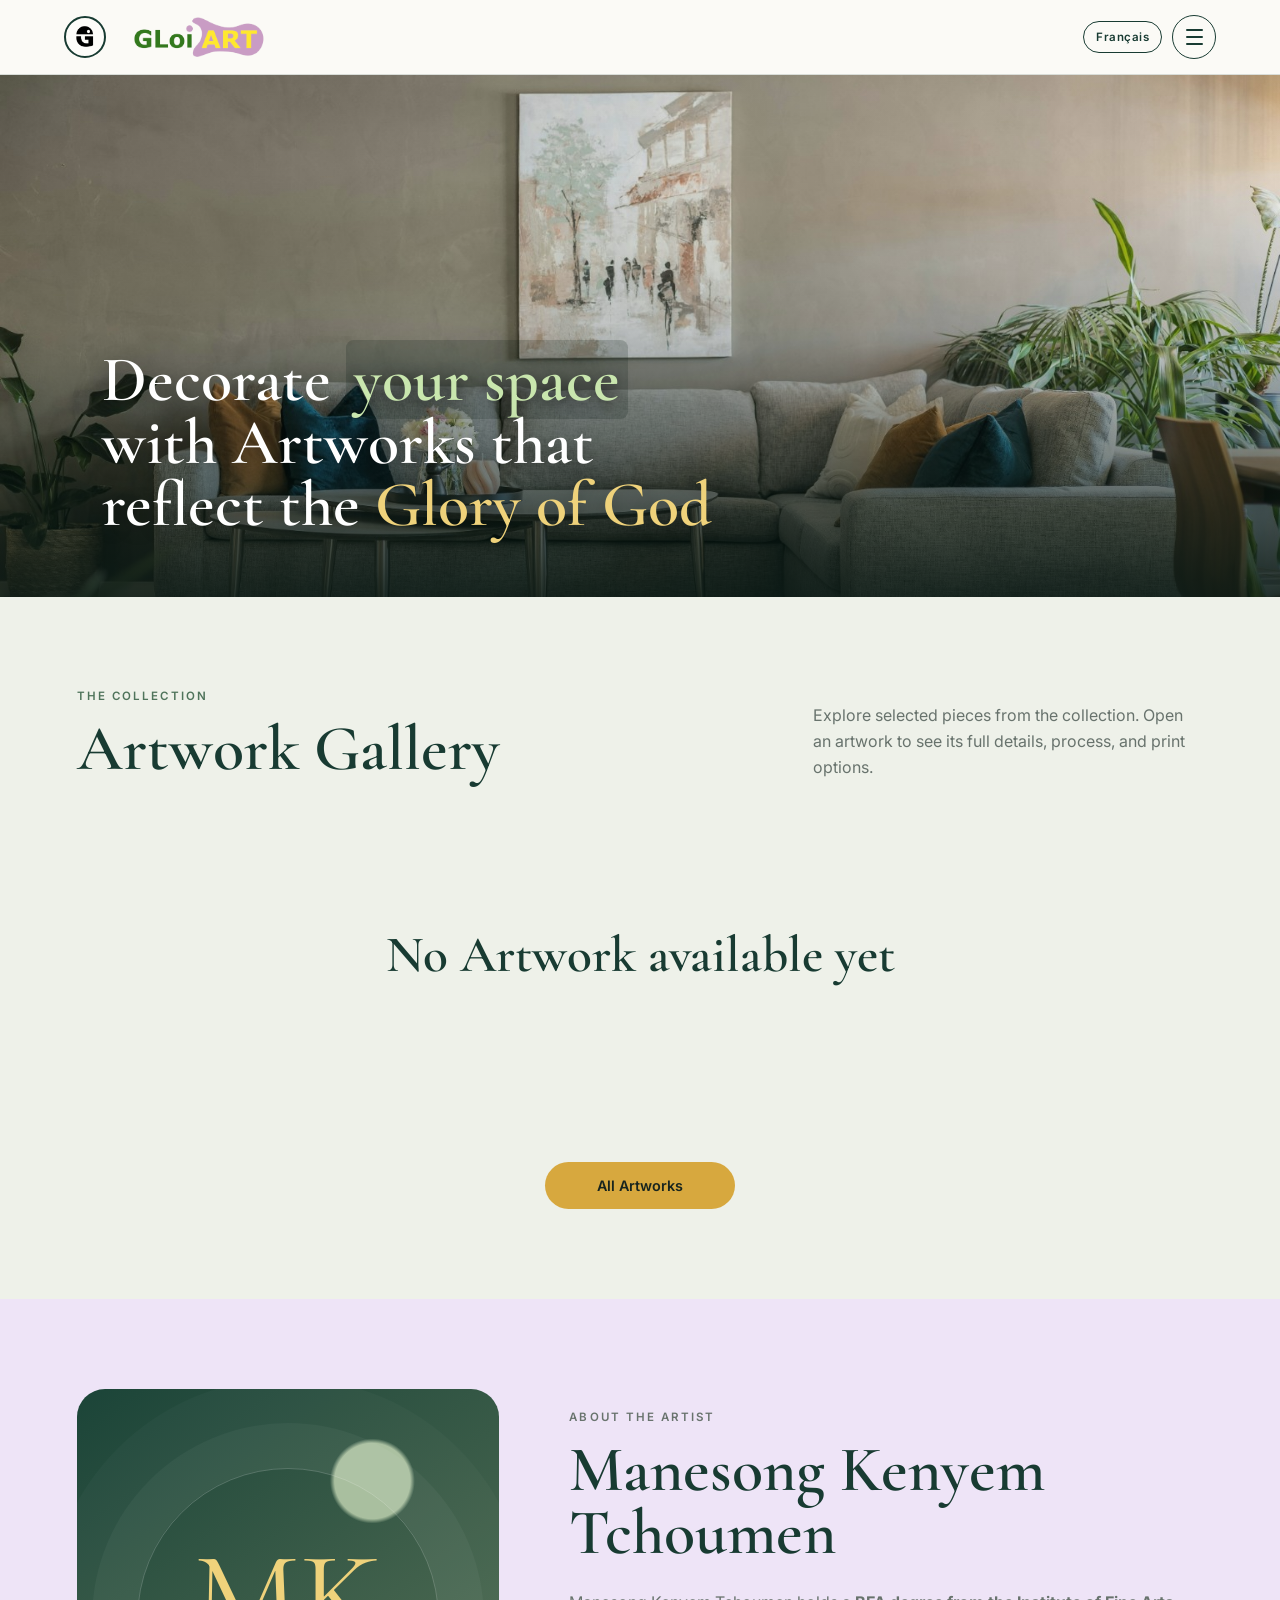
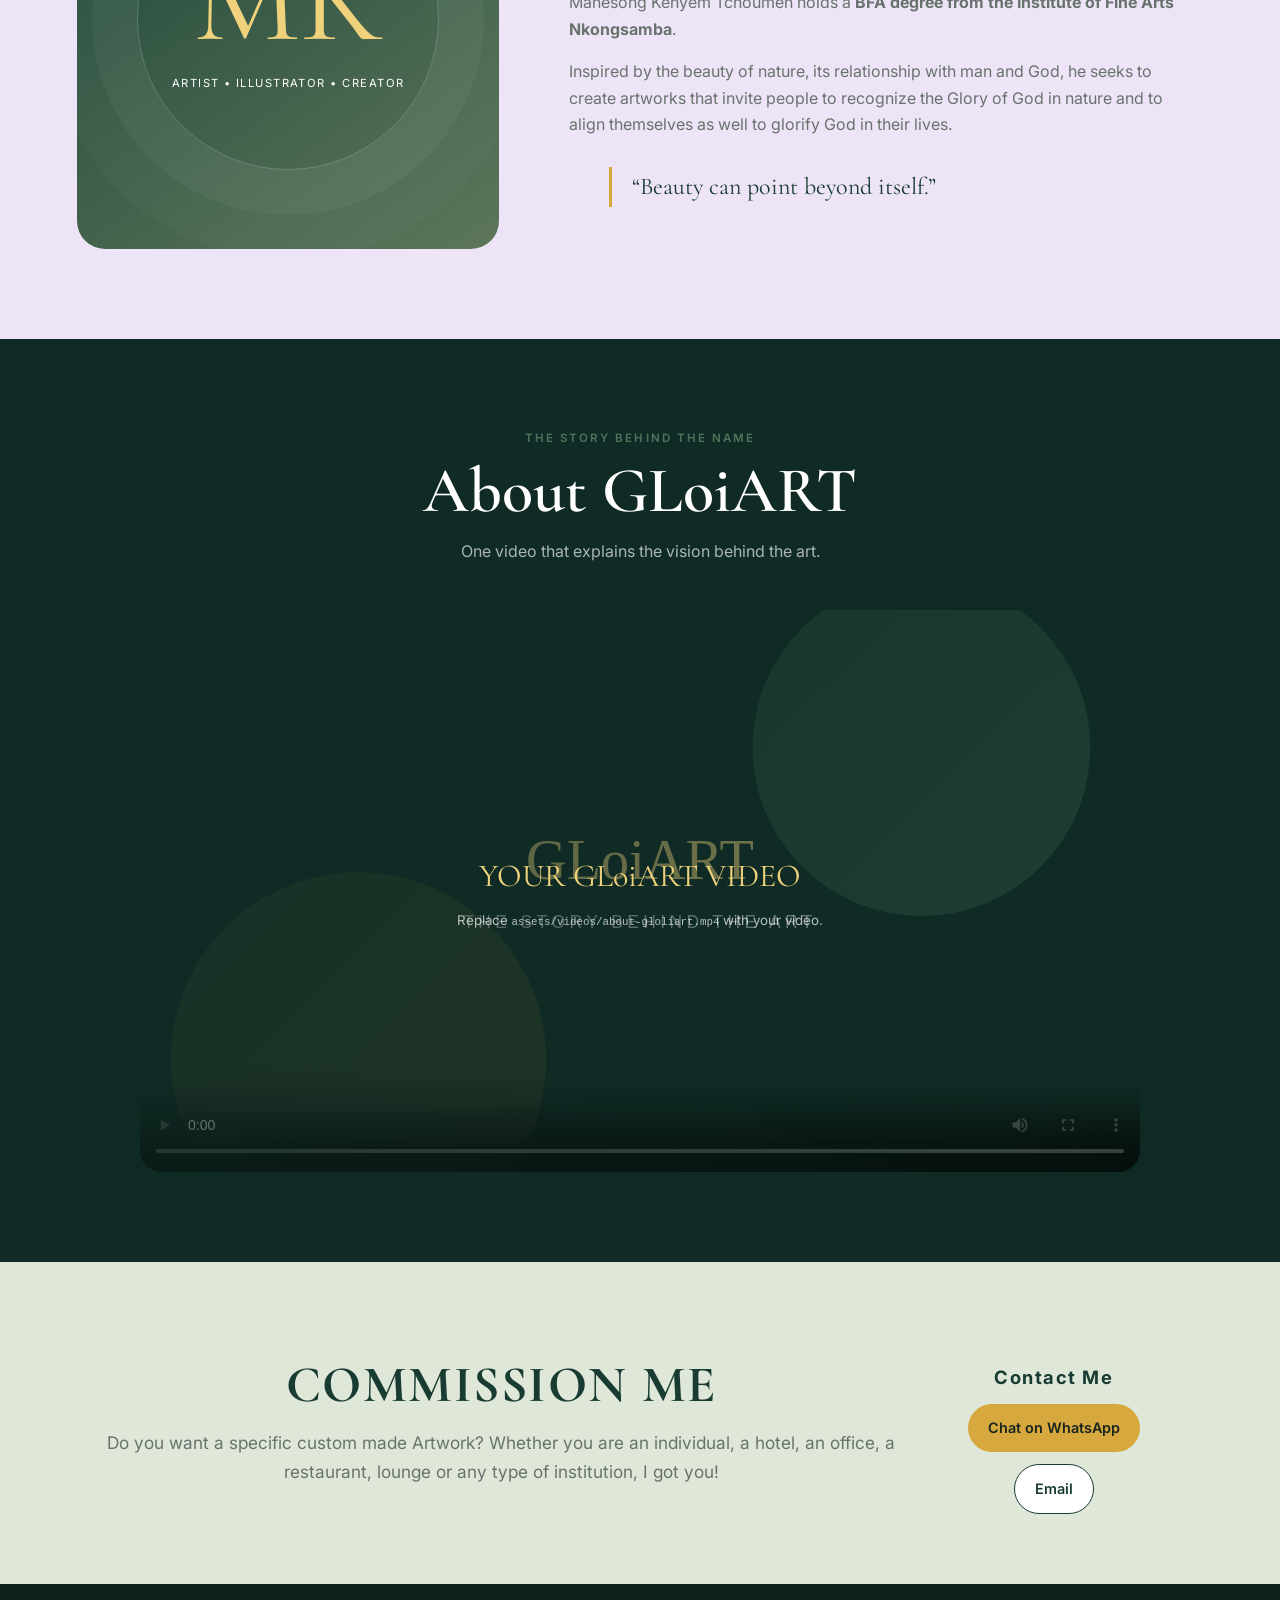
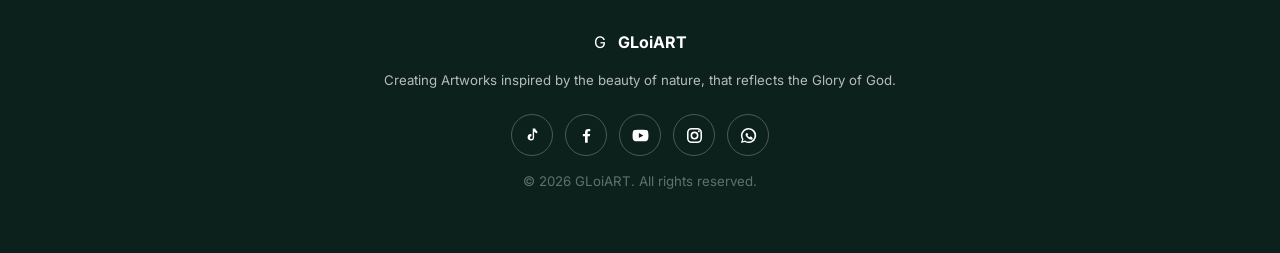
==== index.html @ a2607c18 "Add files via upload" ====
<!DOCTYPE html>
<html lang="en">
<head>
  <meta charset="UTF-8">
  <meta name="viewport" content="width=device-width, initial-scale=1.0">
  <meta name="description" content="GLoiART — creating artworks inspired by the beauty of nature, that reflects the Glory of God.">
  <title>GLoiART | Art inspired by nature & the Glory of God</title>
  <link rel="preconnect" href="https://fonts.googleapis.com">
  <link rel="preconnect" href="https://fonts.gstatic.com" crossorigin>
  <link href="https://fonts.googleapis.com/css2?family=Cormorant+Garamond:wght@500;600;700&family=Inter:wght@400;500;600&display=swap" rel="stylesheet">
  <link rel="stylesheet" href="styles.css">
</head>
<body>
  <header class="site-header">
    <a class="brand" href="index.html" data-i18n-aria="home"><span class="brand-g-circle"><img src="assets/logo-g.png" alt="GLoiART G logo"></span><img class="brand-logo brand-logo-full" src="assets/logo-full.png" alt="GLoiART"><img class="brand-logo brand-logo-g" src="assets/logo-g.png" alt="GLoiART"></a>
    <button class="language-toggle" id="languageToggle" type="button">Français</button>
    <button class="menu-toggle" id="menuToggle" data-i18n-aria="openMenu" aria-label="Open navigation menu" aria-expanded="false" aria-controls="mainNav">
      <span></span><span></span><span></span>
    </button>
    <nav id="mainNav" class="main-nav" aria-label="Main navigation">
      <a href="#gallery" data-i18n="gallery">Gallery</a>
      <a href="#about-artist" data-i18n="artist">Artist</a>
      <a href="#about-gloliart" data-i18n="aboutGLoiART">About GLoiART</a>
      <a href="#contact-me" data-i18n="contactMe">Contact Me</a>
    </nav>
  </header>

  <main id="home">
    <div class="nature-animation-layer" id="natureAnimationLayer" aria-hidden="true"></div>
    <section class="hero"><div class="hero-art" role="img" data-i18n-aria="heroImage" aria-label="Modern living room with artwork and plants"></div><div class="hero-overlay"></div><div class="hero-content"><h1 data-i18n="hero">Decorate <span>your space</span> with Artworks that reflect the <em>Glory of God</em></h1></div></section>
    <section id="gallery" class="section gallery-section">
      <div class="section-heading">
        <div>
          <p class="eyebrow" data-i18n="collection">The collection</p>
          <h2 data-i18n="artworkGallery">Artwork Gallery</h2>
        </div>
        <p class="section-note" data-i18n="galleryNote">Explore selected pieces from the collection. Open an artwork to see its full details, process, and print options.</p>
      </div>
      <div id="galleryGrid" class="gallery-grid"></div>
      <div class="see-all-wrap">
        <div id="seeAllWrap" class="see-all-wrap" hidden><a class="button button-gold see-all-button" href="all-artworks.html" data-i18n="allArtworks">See All Artworks</a></div>
      </div>
    </section>

    <section id="about-artist" class="section about-artist">
      <div class="artist-visual">
        <div class="artist-monogram">MK</div>
        <p data-i18n="artistRole">Artist • Illustrator • Creator</p>
      </div>
      <div class="about-copy">
        <p class="eyebrow" data-i18n="aboutArtist">About the Artist</p>
        <h2>Manesong Kenyem Tchoumen</h2>
        <p data-i18n="artistBio1">Manesong Kenyem Tchoumen holds a <strong>BFA degree from the Institute of Fine Arts Nkongsamba</strong>.</p>
        <p data-i18n="artistBio2">Inspired by the beauty of nature, its relationship with man and God, he seeks to create artworks that invite people to recognize the Glory of God in nature and to align themselves as well to glorify God in their lives.</p>
        <blockquote data-i18n="artistQuote">“Beauty can point beyond itself.”</blockquote>
      </div>
    </section>

    <section id="about-gloliart" class="section about-gloliart">
      <div class="section-heading centered">
        <p class="eyebrow" data-i18n="storyBehindName">The story behind the name</p>
        <h2 data-i18n="aboutTitle">About GLoiART</h2>
        <p data-i18n="aboutVideoIntro">One video that explains the vision behind the art.</p>
      </div>
      <div class="about-video">
        <video controls preload="metadata" poster="assets/about-poster.svg">
          <source src="assets/videos/about-gloliart.mp4" type="video/mp4">
          Your browser does not support HTML5 video.
        </video>
        <div class="video-placeholder">
          <span data-i18n="yourVideo">YOUR GLoiART VIDEO</span>
          <small data-i18n="replaceVideo">Replace <code>assets/videos/about-gloliart.mp4</code> with your video.</small>
        </div>
      </div>
    </section>

    <section id="contact-me" class="cta">
      <div>
        <h2 class="commission-title" data-i18n="commission">COMMISSION ME</h2>
        <p class="commission-copy" data-i18n="commissionCopy">Do you want a specific custom made Artwork? Whether you are an individual, a hotel, an office, a restaurant, lounge or any type of institution, I got you!</p>
      </div>
      <div class="contact-actions">
        <strong data-i18n="contactMe">CONTACT ME</strong>
        <div class="contact-buttons">
          <a id="ctaWhatsApp" class="button button-gold" href="#" target="_blank" rel="noopener" data-i18n="chatWhatsApp">Chat on WhatsApp</a>
          <a id="ctaEmail" class="button button-light" href="#" data-i18n="email">Email</a>
        </div>
      </div>
    </section>
  </main>

  <footer>
    <div class="footer-brand">
      <span class="brand-mark">G</span>
      <strong>GLoiART</strong>
    </div>
    <p data-i18n="footerBio">Creating Artworks inspired by the beauty of nature, that reflects the Glory of God.</p>
    <div class="social-links" aria-label="Social media links">
      <a id="socialTikTok" href="#" target="_blank" rel="noopener" aria-label="TikTok" title="TikTok"><svg viewBox="0 0 24 24" aria-hidden="true"><path d="M14 3v11.1a4.1 4.1 0 1 1-3.4-4.04V13a1.7 1.7 0 1 0 1.7 1.7V3h3.1c.3 1.55 1.3 2.72 2.6 3.38v3.04A7.1 7.1 0 0 1 14 7.02V3z"/></svg></a>
      <a id="socialFacebook" href="#" target="_blank" rel="noopener" aria-label="Facebook" title="Facebook"><svg viewBox="0 0 24 24" aria-hidden="true"><path d="M13.5 21v-8h2.7l.4-3h-3.1V8.1c0-.9.25-1.5 1.55-1.5h1.65V3.9c-.29-.04-1.29-.12-2.46-.12-2.44 0-4.11 1.49-4.11 4.23V10H7.4v3h2.73v8h3.37z"/></svg></a>
      <a id="socialYouTube" href="#" target="_blank" rel="noopener" aria-label="YouTube" title="YouTube"><svg viewBox="0 0 24 24" aria-hidden="true"><path d="M21.58 7.19a2.9 2.9 0 0 0-2.04-2.05C17.74 4.65 12 4.65 12 4.65s-5.74 0-7.54.49a2.9 2.9 0 0 0-2.04 2.05A30.3 30.3 0 0 0 1.93 12a30.3 30.3 0 0 0 .49 4.81 2.9 2.9 0 0 0 2.04 2.05c1.8.49 7.54.49 7.54.49s5.74 0 7.54-.49a2.9 2.9 0 0 0 2.04-2.05A30.3 30.3 0 0 0 22.07 12a30.3 30.3 0 0 0-.49-4.81zM9.95 15.3V8.7L15.65 12l-5.7 3.3z"/></svg></a>
      <a id="socialInstagram" href="#" target="_blank" rel="noopener" aria-label="Instagram" title="Instagram"><svg viewBox="0 0 24 24" aria-hidden="true"><rect x="3.5" y="3.5" width="17" height="17" rx="5" fill="none" stroke="currentColor" stroke-width="2"/><circle cx="12" cy="12" r="4" fill="none" stroke="currentColor" stroke-width="2"/><circle cx="17.5" cy="6.7" r="1.2"/></svg></a>
      <a id="socialWhatsApp" href="#" target="_blank" rel="noopener" aria-label="WhatsApp" title="WhatsApp"><svg viewBox="0 0 24 24" aria-hidden="true"><path d="M12 2.5a9.5 9.5 0 0 0-8.2 14.3L2.5 21.5l4.9-1.3A9.5 9.5 0 1 0 12 2.5zm0 17.2a7.6 7.6 0 0 1-3.9-1.1l-.3-.2-2.9.8.8-2.8-.2-.3A7.6 7.6 0 1 1 12 19.7zm4.2-5.7c-.2-.1-1.2-.6-1.4-.7-.2-.1-.3-.1-.5.1-.1.2-.5.7-.6.8-.1.1-.2.2-.4.1-.2-.1-.8-.3-1.5-.9-.5-.4-.9-1-1-1.1-.1-.2 0-.3.1-.4l.3-.4c.1-.1.1-.2.2-.3.1-.1 0-.3 0-.4s-.5-1.2-.7-1.6c-.2-.4-.4-.4-.5-.4h-.4c-.1 0-.4.1-.6.3-.2.2-.8.8-.8 1.9s.8 2.2.9 2.4c.1.1 1.6 2.5 3.9 3.4.5.2.9.3 1.2.4.5.1 1 .1 1.4.1.4-.1 1.2-.5 1.4-.9.2-.4.2-.8.2-.9-.1-.2-.2-.2-.4-.3z"/></svg></a>
    </div>
    <p class="copyright">© <span id="year"></span> GLoiART. All rights reserved.</p>
  </footer>

  <script src="config.js"></script>
  <script src="i18n.js"></script>
  <script src="script.js"></script>
</body>
<script>document.addEventListener("DOMContentLoaded",initLanguage);</script>
</html>
---- styles.css ----
:root {
  --forest: #183b32;
  --forest-deep: #102b25;
  --leaf: #4f745b;
  --sage: #a8b99e;
  --cream: #f4f0e5;
  --paper: #fbfaf6;
  --ink: #1e2925;
  --muted: #68736d;
  --gold: #d7a83e;
  --gold-light: #efd27b;
  --line: rgba(24,59,50,.15);
  --shadow: 0 18px 50px rgba(16,43,37,.12);
  --radius: 20px;
}

* { box-sizing: border-box; }
html { scroll-behavior: smooth; }
body {
  margin: 0;
  background: var(--paper);
  color: var(--ink);
  font-family: Inter, system-ui, sans-serif;
  line-height: 1.65;
}
img, video { display: block; max-width: 100%; }
a { color: inherit; text-decoration: none; }
button, a { -webkit-tap-highlight-color: transparent; }

.site-header {
  position: sticky; top: 0; z-index: 20;
  display: flex; align-items: center; justify-content: space-between;
  padding: 15px clamp(18px, 5vw, 70px);
  background: rgba(251,250,246,.92);
  backdrop-filter: blur(14px);
  border-bottom: 1px solid var(--line);
}
.brand { display:flex; align-items:center; min-width:0; line-height:0; gap:10px; text-decoration:none; }
.brand-g-circle { width:42px; height:42px; border:2px solid var(--forest); border-radius:50%; display:flex; align-items:center; justify-content:center; flex:0 0 42px; overflow:hidden; background:rgba(255,255,255,.35); }
.brand-g-circle img { width:72%; height:72%; object-fit:contain; display:block; }
.brand-logo { display:block; width:auto; height:auto; object-fit:contain; }
.brand-logo-full { width:clamp(130px, 13vw, 175px); max-height:44px; }
.brand-logo-g { display:none; width:38px; height:42px; object-fit:contain; }
nav.main-nav {
  position:absolute;
  top:calc(100% + 10px);
  right:clamp(18px,5vw,70px);
  display:flex;
  flex-direction:column;
  align-items:stretch;
  min-width:210px;
  gap:0;
  padding:8px;
  background:rgba(251,250,246,.98);
  border:1px solid var(--line);
  border-radius:16px;
  box-shadow:var(--shadow);
  opacity:0;
  visibility:hidden;
  transform:translateY(-8px);
  transition:opacity .2s ease, transform .2s ease, visibility .2s ease;
  font-size:.9rem;
}
nav.main-nav.open { opacity:1; visibility:visible; transform:translateY(0); }
nav.main-nav a { color:var(--forest); padding:11px 13px; border-radius:10px; }
nav.main-nav a:hover { background:#eef1e9; color:var(--gold); }

.menu-toggle {
  position:relative;
  z-index:22;
  width:44px;
  height:44px;
  border:1px solid var(--forest);
  border-radius:50%;
  background:transparent;
  display:flex;
  flex-direction:column;
  align-items:center;
  justify-content:center;
  gap:5px;
  cursor:pointer;
}
.menu-toggle span {
  display:block;
  width:17px;
  height:2px;
  background:var(--forest);
  border-radius:2px;
  transition:transform .2s ease, opacity .2s ease;
}
.menu-toggle.open span:nth-child(1){transform:translateY(7px) rotate(45deg)}
.menu-toggle.open span:nth-child(2){opacity:0}
.menu-toggle.open span:nth-child(3){transform:translateY(-7px) rotate(-45deg)}

.hero { position:relative; min-height:min(760px, 84vh); overflow:hidden; color:#fff; }
.hero-art { position:absolute; inset:0; background-image:url("assets/banner.jpg"); background-size:cover; background-position:center center; background-repeat:no-repeat; }
.hero-overlay { position:absolute; inset:0; background:linear-gradient(180deg,rgba(8,24,20,.08) 20%,rgba(8,24,20,.16) 48%,rgba(8,24,20,.88) 100%); }
.hero-content { position:absolute; z-index:2; left:0; right:0; bottom:0; max-width:1000px; padding:clamp(28px,5vw,60px) clamp(22px,8vw,120px); }
.eyebrow { text-transform:uppercase; letter-spacing:.18em; font-size:.72rem; font-weight:600; color:var(--leaf); margin:0 0 12px; }
.hero h1 { max-width:950px; margin:0; color:#fff; font-size:clamp(2.2rem,5vw,5.2rem); line-height:.98; text-wrap:balance; text-shadow:0 3px 18px rgba(0,0,0,.28); }
.hero h1 span { color:#c9e6ae; text-shadow:0 3px 16px rgba(0,0,0,.82); background:rgba(8,24,20,.18); padding:.02em .12em; border-radius:.12em; }
.hero h1 em { color:var(--gold-light); font-style:normal; }
.hero .eyebrow { color:var(--gold-light); }
h1,h2 { font-family:"Cormorant Garamond", Georgia, serif; line-height:.98; margin:0; font-weight:600; }
h1 { font-size:clamp(3rem,7vw,6.3rem); max-width:900px; }
h1 span { color:#a9d28f; }
h1 strong { color:var(--gold-light); font-weight:600; }
.hero-copy { max-width:600px; font-size:1.05rem; margin:26px 0 30px; color:rgba(255,255,255,.86); }
.button {
  display:inline-flex; align-items:center; justify-content:center;
  padding:12px 20px; border-radius:999px; font-weight:600; font-size:.9rem;
  transition:transform .2s ease, box-shadow .2s ease, background .2s ease;
}
.button:hover { transform:translateY(-2px); box-shadow:0 8px 25px rgba(0,0,0,.15); }
.button-light { background:#fff; color:var(--forest); }
.button-gold { background:var(--gold); color:#18251f; }

.room-window { position:absolute; width:24%; height:45%; right:8%; top:10%; background:linear-gradient(#9fc4ce 0 58%,#738b70 58%); border:18px solid rgba(255,255,255,.55); box-shadow:0 25px 55px rgba(0,0,0,.15); }
.wall-art { position:absolute; width:24%; aspect-ratio:4/5; right:37%; top:16%; background:#c6bba2; border:13px solid #e5dfd2; box-shadow:0 25px 55px rgba(0,0,0,.18); overflow:hidden; }
.painting-sky { position:absolute; inset:0 0 55%; background:#9bb9bd; }
.painting-hills { position:absolute; left:-10%; right:-10%; bottom:32%; height:48%; background:#536f59; clip-path:polygon(0 75%,25% 30%,45% 65%,65% 10%,100% 72%,100% 100%,0 100%); }
.painting-field { position:absolute; inset:58% 0 0; background:#c9ad61; }
.painting-sun { position:absolute; width:18%; aspect-ratio:1; border-radius:50%; background:#f2d37b; top:17%; right:15%; }
.sofa { position:absolute; left:31%; right:7%; bottom:8%; height:29%; background:#87735d; border-radius:30px 30px 15px 15px; box-shadow:0 28px 45px rgba(0,0,0,.2); }
.sofa:before { content:""; position:absolute; left:0; right:0; top:-30%; height:45%; background:#9b876e; border-radius:25px 25px 8px 8px; }
.sofa span { position:absolute; width:23%; height:45%; background:#c3b398; border-radius:10px; top:10%; }
.sofa span:first-child { left:7%; transform:rotate(-5deg); }
.sofa span:last-child { right:7%; transform:rotate(5deg); }
.plant { position:absolute; bottom:18%; width:11%; height:35%; }
.plant-left { left:10%; }
.plant-right { right:2%; bottom:20%; }
.plant:before { content:""; position:absolute; bottom:0; left:35%; width:30%; height:35%; background:#9a6e4e; border-radius:5px 5px 20px 20px; }
.plant i { position:absolute; bottom:28%; left:50%; width:35%; height:55%; background:#315a43; border-radius:100% 0 100% 0; transform-origin:bottom left; }
.plant i:nth-child(1){transform:rotate(-55deg)}
.plant i:nth-child(2){transform:rotate(-28deg) translateX(10px)}
.plant i:nth-child(3){transform:rotate(12deg)}
.plant i:nth-child(4){transform:rotate(38deg)}
.plant i:nth-child(5){transform:rotate(65deg)}

.intro { padding:100px 22px 75px; text-align:center; max-width:900px; margin:auto; }
.intro h2 { font-size:clamp(2.5rem,5vw,4.3rem); color:var(--forest); }
.intro > p:last-child { color:var(--muted); max-width:650px; margin:22px auto 0; }

.section { padding:90px clamp(20px,6vw,90px); }
.gallery-section { background:#eef1e9; }
.section-heading { display:flex; justify-content:space-between; gap:40px; align-items:end; margin-bottom:45px; }
.section-heading h2 { color:var(--forest); font-size:clamp(2.6rem,5vw,4.7rem); }
.section-note { max-width:390px; color:var(--muted); margin:0; }

.gallery-grid { display:grid; grid-template-columns:repeat(2,minmax(0,1fr)); gap:28px; }
.art-card { background:var(--paper); border:1px solid var(--line); border-radius:var(--radius); overflow:hidden; box-shadow:0 8px 30px rgba(24,59,50,.06); }
.art-image-wrap { background:#e4e7df; }
.art-image { width:100%; height:auto; object-fit:contain; }
.art-info { padding:20px 22px 22px; }
.art-title { font-family:"Cormorant Garamond",serif; font-size:1.9rem; color:var(--forest); margin:0 0 16px; }
.card-actions { display:flex; gap:10px; flex-wrap:wrap; align-items:stretch; }
.card-actions a, .card-actions button { flex:1; min-width:125px; }
.small-button { min-height:42px; display:inline-flex; align-items:center; justify-content:center; text-align:center; padding:10px 13px; border-radius:999px; border:1px solid var(--forest); background:transparent; color:var(--forest); cursor:pointer; font:600 .82rem Inter,sans-serif; line-height:1.2; }
.small-button.primary { background:var(--forest); color:#fff; }
.small-button.whatsapp { border-color:#648b68; color:#315c3b; }

.details {
  border-top:1px solid var(--line); margin-top:18px; padding-top:18px;
}
.details summary { cursor:pointer; list-style:none; color:var(--forest); font-weight:600; font-size:.85rem; }
.details summary::-webkit-details-marker { display:none; }
.details summary:after { content:"＋"; float:right; font-size:1.1rem; }
.details[open] summary:after { content:"−"; }
.details-content { padding-top:18px; display:grid; gap:22px; }
.detail-copy h3 { font-family:"Cormorant Garamond",serif; font-size:1.55rem; margin:0 0 5px; color:var(--forest); }
.detail-copy p { margin:0 0 10px; color:var(--muted); font-size:.88rem; }
.process-video { width:100%; border-radius:13px; background:#122c25; aspect-ratio:16/9; }
.video-label { font-size:.72rem; text-transform:uppercase; letter-spacing:.12em; color:var(--leaf); }
.print-box { background:#f1eadb; border-radius:13px; padding:16px; }
.print-box strong { color:var(--forest); }
.print-box p { margin:4px 0 0; font-size:.83rem; color:var(--muted); }

.about-artist { display:grid; grid-template-columns:.8fr 1.2fr; gap:70px; align-items:center; background:var(--paper); }
.artist-visual { min-height:460px; border-radius:28px; background:radial-gradient(circle at 70% 20%,#a9bf9f 0 8%,transparent 9%), linear-gradient(145deg,#1b4438,#5d765a); display:flex; flex-direction:column; justify-content:center; align-items:center; color:#fff; overflow:hidden; position:relative; }
.artist-visual:before { content:""; position:absolute; width:300px; height:300px; border:1px solid rgba(255,255,255,.2); border-radius:50%; box-shadow:0 0 0 45px rgba(255,255,255,.04),0 0 0 90px rgba(255,255,255,.025); }
.artist-monogram { font-family:"Cormorant Garamond",serif; font-size:8rem; line-height:1; z-index:1; color:var(--gold-light); }
.artist-visual p { z-index:1; letter-spacing:.13em; text-transform:uppercase; font-size:.7rem; }
.about-copy h2 { font-size:clamp(2.7rem,5vw,4.5rem); color:var(--forest); margin-bottom:25px; }
.about-copy p { color:var(--muted); max-width:700px; }
.about-copy blockquote { border-left:3px solid var(--gold); padding-left:20px; font-family:"Cormorant Garamond",serif; font-size:1.5rem; color:var(--forest); margin-top:30px; }

.about-gloliart { background:var(--forest-deep); color:#fff; }
.about-gloliart .section-heading h2 { color:#fff; }
.about-gloliart .section-heading p:last-child { color:rgba(255,255,255,.65); }
.centered { display:block; text-align:center; }
.centered > p:last-child { margin:15px auto 0; }
.about-video { position:relative; max-width:1000px; margin:40px auto 0; border-radius:22px; overflow:hidden; background:#091914; box-shadow:var(--shadow); }
.about-video video { width:100%; aspect-ratio:16/9; object-fit:cover; }
.video-placeholder { position:absolute; inset:0; display:flex; flex-direction:column; justify-content:center; align-items:center; text-align:center; pointer-events:none; background:linear-gradient(135deg,rgba(16,43,37,.85),rgba(16,43,37,.35)); }
.video-placeholder span { font-family:"Cormorant Garamond",serif; font-size:2rem; color:var(--gold-light); }
.video-placeholder small { color:rgba(255,255,255,.7); margin-top:7px; }

.cta { margin:0; padding:70px clamp(20px,8vw,120px); background:#dfe7d9; display:flex; align-items:center; justify-content:space-between; gap:30px; }
.cta h2 { color:var(--forest); font-size:clamp(2.3rem,4vw,4rem); max-width:800px; }
footer { background:#0c211c; color:rgba(255,255,255,.7); padding:45px clamp(20px,6vw,90px); text-align:center; }
.footer-brand { display:flex; justify-content:center; align-items:center; gap:12px; color:#fff; }
.footer-g-circle { width:50px; height:50px; flex-basis:50px; border-color:rgba(255,255,255,.8); background:rgba(255,255,255,.06); }
.footer-logo-full { display:block; width:clamp(130px, 18vw, 185px); max-height:50px; object-fit:contain; }
footer p { max-width:600px; margin:15px auto; font-size:.83rem; }
.copyright { opacity:.5; }


@keyframes seeAllVibrate {
  0%, 72%, 100% { transform: translateX(0); }
  74% { transform: translateX(-2px) rotate(-0.6deg); }
  76% { transform: translateX(2px) rotate(0.6deg); }
  78% { transform: translateX(-2px) rotate(-0.6deg); }
  80% { transform: translateX(2px) rotate(0.6deg); }
  82% { transform: translateX(0) rotate(0); }
}
.see-all-wrap { display:flex; justify-content:center; margin-top:38px; }
.see-all-button { min-width:190px; animation: seeAllVibrate 4.5s ease-in-out infinite; }
.see-all-button:hover { animation:none; }
@media (prefers-reduced-motion: reduce) {
  .see-all-button { animation:none; }
}

.all-artworks-header {
  padding:75px clamp(20px,6vw,90px) 55px;
  background:var(--paper);
  text-align:center;
}
.all-artworks-header .back-link { margin-bottom:28px; }
.all-artworks-header h1 {
  color:var(--forest);
  font-size:clamp(3rem,7vw,6rem);
  margin-bottom:15px;
}
.all-artworks-header > p:last-child {
  color:var(--muted);
  max-width:650px;
  margin:0 auto;
}
.all-artworks-section { min-height:60vh; }

@media (max-width: 720px) {
  .site-header { padding:12px 15px; }
  .menu-toggle { width:40px; height:40px; }
  .hero { min-height:720px; }
  .hero-content { padding:35px 22px 45px; }
  .hero-overlay { background:linear-gradient(180deg,rgba(8,24,20,.10),rgba(8,24,20,.22) 45%,rgba(8,24,20,.92) 100%); }
  .room-window { width:42%; right:4%; top:10%; }
  .wall-art { width:36%; right:42%; top:14%; }
  .sofa { left:17%; right:2%; bottom:7%; }
  .plant-left { left:0; }
  .plant-right { display:none; }
  .section { padding:65px 16px; }
  .gallery-grid { gap:12px; }
  .art-card { border-radius:13px; }
  .art-info { padding:13px; }
  .art-title { font-size:1.35rem; margin-bottom:12px; }
  .card-actions { gap:6px; }
  .card-actions a, .card-actions button { min-width:0; padding:8px 5px; font-size:.68rem; min-height:38px; }
  .details { margin-top:11px; padding-top:11px; }
  .details summary { font-size:.72rem; }
  .section-heading { display:block; margin-bottom:30px; }
  .section-note { margin-top:15px; font-size:.85rem; }
  .about-artist { grid-template-columns:1fr; gap:35px; }
  .artist-visual { min-height:330px; }
  .cta { display:block; }
  .cta .button { margin-top:20px; }
}

.hero{min-height:min(540px,58vh)}
.art-detail-hero{padding:42px clamp(20px,6vw,90px) 85px;background:#eef1e9}.back-link{display:inline-block;color:var(--forest);font-size:.85rem;font-weight:600;margin-bottom:35px}.detail-main-grid{display:grid;grid-template-columns:minmax(0,1.1fr) minmax(340px,.9fr);gap:70px;align-items:center;max-width:1250px;margin:auto}.detail-main-image{background:#e1e5dc;border-radius:20px;overflow:hidden}.detail-main-image img{width:100%;height:auto}.detail-intro h1{color:var(--forest);font-size:clamp(3rem,6vw,5.8rem);margin-bottom:18px}.detail-lead{color:var(--muted);font-size:1.05rem}.availability-large{display:inline-flex;align-items:center;gap:8px;margin:20px 0;color:var(--forest);font-weight:600}.availability-large:before{content:"";width:9px;height:9px;border-radius:50%;background:#6e9a65}.availability-large.sold:before{background:#a07c74}.spec-grid{display:grid;grid-template-columns:1fr 1fr;gap:1px;margin:10px 0 25px;background:var(--line);border:1px solid var(--line)}.spec{background:var(--paper);padding:15px}.spec span{display:block;text-transform:uppercase;letter-spacing:.12em;font-size:.64rem;color:var(--leaf);margin-bottom:4px}.spec strong{color:var(--forest);font-size:.9rem}.detail-section{padding:90px clamp(20px,6vw,90px);max-width:1250px;margin:auto}.detail-section-heading h2{color:var(--forest);font-size:clamp(2.7rem,5vw,4.5rem)}.story-section{max-width:900px}.story-text{max-width:800px;font-family:"Cormorant Garamond",serif;font-size:1.5rem;line-height:1.5;color:#4e5d55}.process-large{margin-top:35px;border-radius:20px;overflow:hidden;background:#0c211c;box-shadow:var(--shadow)}.process-large video{width:100%;max-height:760px;display:block}.print-section{background:#eef1e9;max-width:none}.print-section>*{max-width:1250px;margin-left:auto;margin-right:auto}.print-gallery{display:grid;grid-template-columns:repeat(2,1fr);gap:25px;margin-top:35px}.print-gallery figure{margin:0;background:var(--paper);border-radius:16px;overflow:hidden}.print-gallery img{width:100%;height:auto}.print-gallery figcaption{padding:13px 16px;color:var(--muted);font-size:.78rem}.print-cta{display:flex;justify-content:space-between;align-items:center;gap:25px;margin-top:30px;padding:25px;background:var(--forest);color:#fff;border-radius:18px}.print-cta strong{font-family:"Cormorant Garamond",serif;font-size:1.5rem}.print-cta p{margin:3px 0 0;color:rgba(255,255,255,.7);font-size:.82rem}.detail-bottom{text-align:center;padding:45px 20px;color:var(--forest);font-weight:600}.missing-artwork{min-height:65vh;text-align:center;padding:100px 20px}.missing-artwork h1{color:var(--forest);font-size:4rem}
@media(max-width:720px){.hero{min-height:500px}.hero-content{padding:28px 22px 35px}.hero h1{font-size:clamp(2rem,10vw,3.4rem)}.detail-main-grid{grid-template-columns:1fr;gap:35px}.art-detail-hero{padding:30px 16px 55px}.detail-intro h1{font-size:3.2rem}.detail-section{padding:60px 16px}.print-gallery{grid-template-columns:1fr 1fr;gap:10px}.print-cta{display:block}.print-cta .button{margin-top:18px}}

/* v6 refinements */
.about-artist { background:#eee4f7; }
.contact-actions { display:flex; flex-direction:column; align-items:flex-end; gap:12px; }
.contact-actions > strong { font-size:1.15rem; letter-spacing:.08em; color:var(--forest); }
.contact-buttons { display:flex; gap:12px; flex-wrap:wrap; justify-content:flex-end; }
.button-light { background:#fff; color:var(--forest); border:1px solid var(--forest); }
.button-light:hover { background:#f5f7f2; }
.social-links { display:flex; justify-content:center; align-items:center; gap:12px; margin:22px auto 8px; }
.social-links a { width:42px; height:42px; border:1px solid rgba(255,255,255,.25); border-radius:50%; display:inline-flex; align-items:center; justify-content:center; color:#fff; transition:transform .2s ease, background .2s ease; }
.social-links a:hover { transform:translateY(-2px); background:rgba(255,255,255,.1); }
.social-links svg { width:19px; height:19px; fill:currentColor; }
@media (max-width:720px){
  .brand { gap:8px; }
  .brand-g-circle { width:38px; height:38px; flex-basis:38px; }
  .brand-logo-full { display:block; width:120px; max-height:36px; }
  .brand-logo-g { display:none; }
  .footer-g-circle { width:46px; height:46px; flex-basis:46px; }
  .footer-logo-full { width:150px; max-height:44px; }
}
@media (max-width:720px) {
  .contact-actions { align-items:flex-start; margin-top:28px; }
  .contact-buttons { justify-content:flex-start; }
}


/* v7 commission/contact refinements */
.cta { text-align:center; }
.cta > div:first-child { max-width:900px; margin:0 auto; }
.commission-title { margin:0; font-size:clamp(2.7rem,5vw,4.8rem); font-weight:800; letter-spacing:.03em; color:var(--forest); }
.commission-copy { max-width:850px; margin:18px auto 0; font-size:1.08rem; line-height:1.7; color:var(--muted); }
.contact-actions { align-items:center; margin:30px auto 0; }
.contact-buttons { justify-content:center; }
@media (max-width:720px) {
  .contact-actions { align-items:center; }
  .contact-buttons { justify-content:center; }
}


/* v8 nature motion */
.nature-animation-layer { position:fixed; inset:0; z-index:20; pointer-events:none; overflow:hidden; }
.falling-leaf { position:absolute; top:-60px; left:0; width:25px; height:31px; opacity:.72; transform-origin:50% 50%; animation:leafFall var(--leaf-duration,11s) linear forwards; transform:scale(var(--leaf-size,1)); }
.falling-leaf::before { content:""; position:absolute; inset:2px 5px 5px 5px; transform:rotate(28deg); box-shadow:0 0 8px rgba(79,116,91,.12); }
.falling-leaf::after { content:""; position:absolute; left:10px; top:7px; width:1px; height:20px; background:rgba(64,83,54,.45); transform:rotate(28deg); transform-origin:top; }
.falling-leaf.leaf-green::before { background:linear-gradient(135deg,#4f745b,#8eaa78); }
.falling-leaf.leaf-yellow::before { background:linear-gradient(135deg,#d7a83e,#f1d36e); }
.falling-leaf.leaf-orange::before { background:linear-gradient(135deg,#c86f32,#e6a04c); }
.falling-leaf.leaf-oval::before { border-radius:80% 10% 80% 10%; }
.falling-leaf.leaf-maple::before { inset:2px 3px 5px; border-radius:45% 55% 35% 60%; clip-path:polygon(50% 0,63% 27%,93% 18%,77% 48%,100% 65%,67% 64%,72% 100%,50% 76%,28% 100%,33% 64%,0 65%,23% 48%,7% 18%,37% 27%); transform:rotate(20deg); }
.falling-leaf.leaf-slim::before { inset:3px 8px 4px; border-radius:90% 8% 90% 8%; transform:rotate(42deg) skewY(-8deg); }
@keyframes leafFall {
  0% { transform:translate3d(var(--leaf-x,0vw),-8vh,0) rotate(0deg) scale(var(--leaf-size,1)); opacity:0; }
  8% { opacity:.72; }
  35% { transform:translate3d(calc(var(--leaf-x,0vw) + var(--leaf-sway,7vw)),35vh,0) rotate(130deg) scale(var(--leaf-size,1)); }
  70% { transform:translate3d(calc(var(--leaf-x,0vw) - 5vw),75vh,0) rotate(260deg) scale(var(--leaf-size,1)); }
  100% { transform:translate3d(calc(var(--leaf-x,0vw) + 9vw),112vh,0) rotate(390deg) scale(var(--leaf-size,1)); opacity:0; }
}
@media (prefers-reduced-motion: reduce) {
  .nature-animation-layer { display:none !important; }
}

.no-artwork-message {
  grid-column:1 / -1;
  width:100%;
  min-height:260px;
  display:flex;
  align-items:center;
  justify-content:center;
  text-align:center;
  color:var(--forest);
  font-family:"Cormorant Garamond",serif;
  font-size:clamp(2rem,4vw,3.2rem);
  font-weight:600;
  margin:0;
  padding:60px 20px;
}

/* Language switcher */
.language-toggle {
  position: relative;
  z-index: 22;
  margin-left: auto;
  margin-right: 10px;
  border: 1px solid var(--forest);
  background: transparent;
  color: var(--forest);
  border-radius: 999px;
  padding: 8px 12px;
  font: 600 .72rem Inter, sans-serif;
  cursor: pointer;
  letter-spacing: .04em;
}
.language-toggle:hover { background:#eef1e9; }
@media(max-width:720px){
  .language-toggle { padding:7px 10px; font-size:.68rem; margin-right:7px; }
  .site-header { padding-left:14px; padding-right:14px; }
}
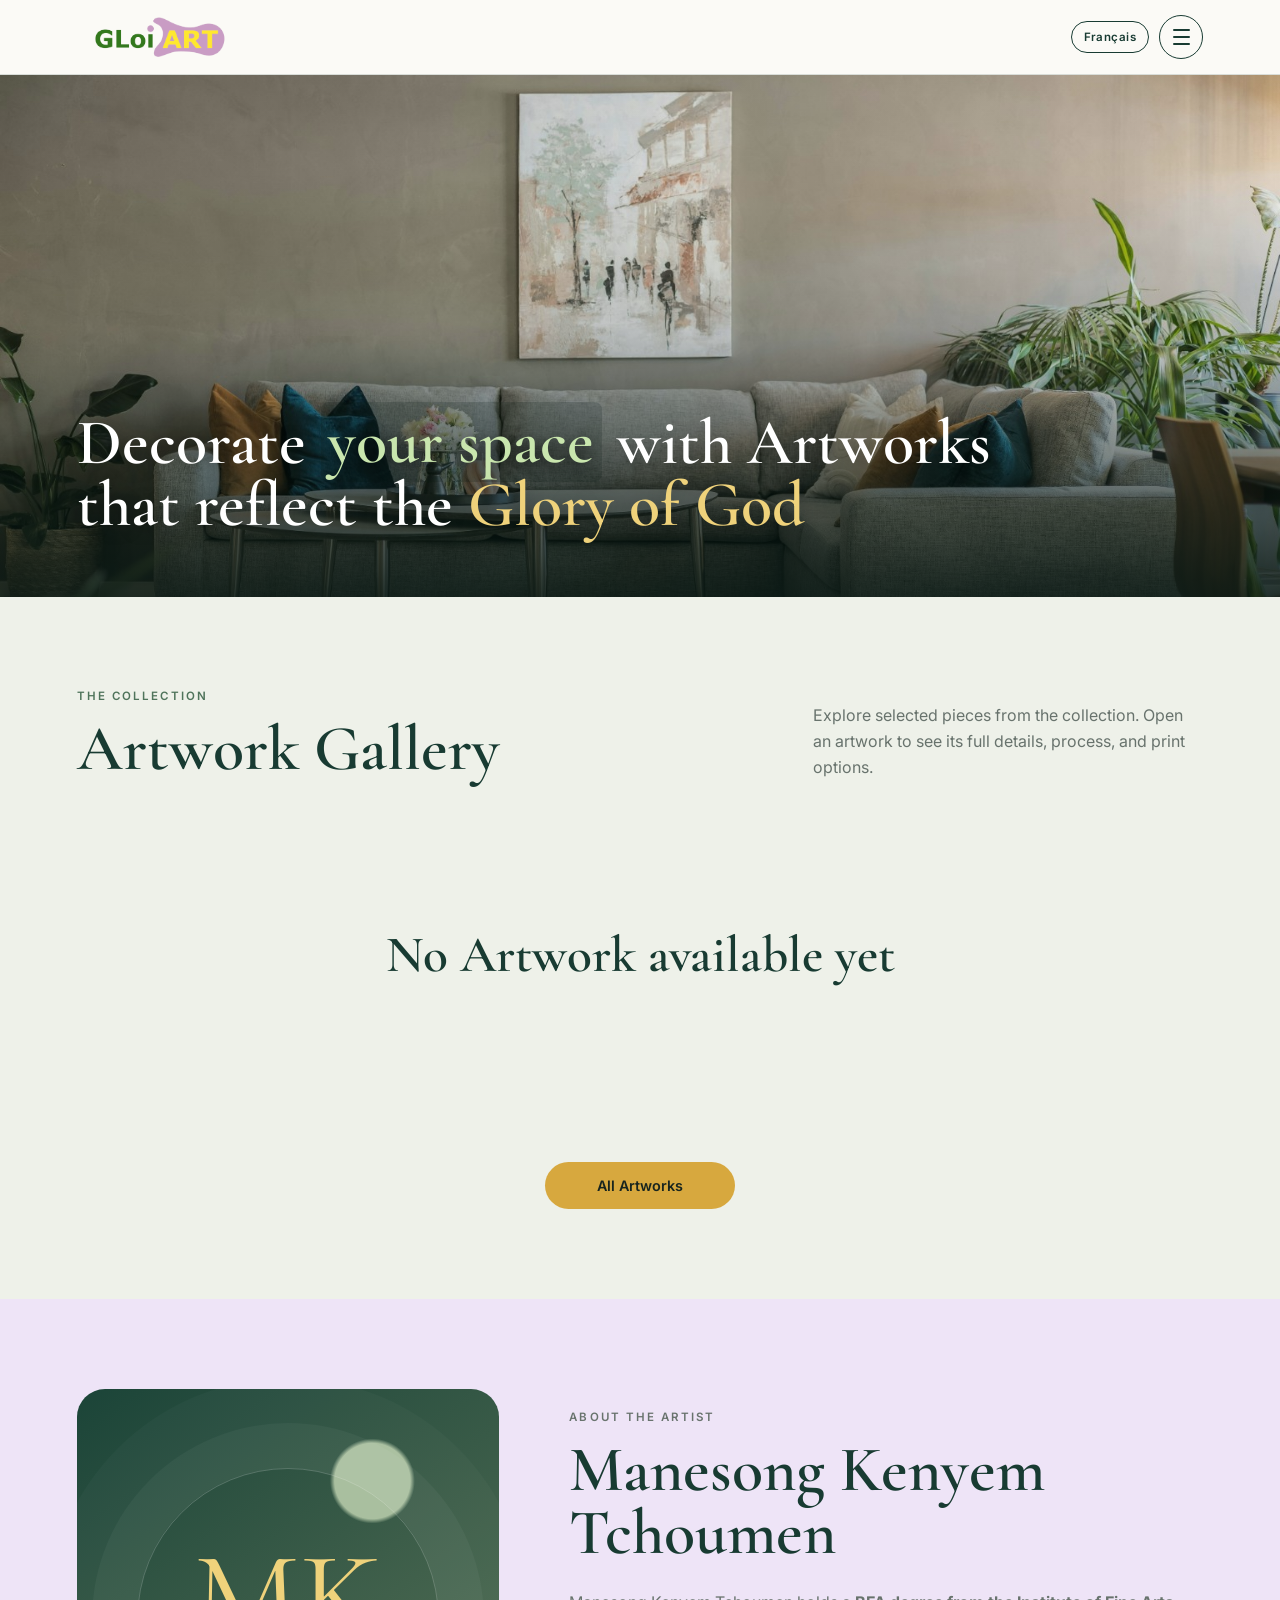
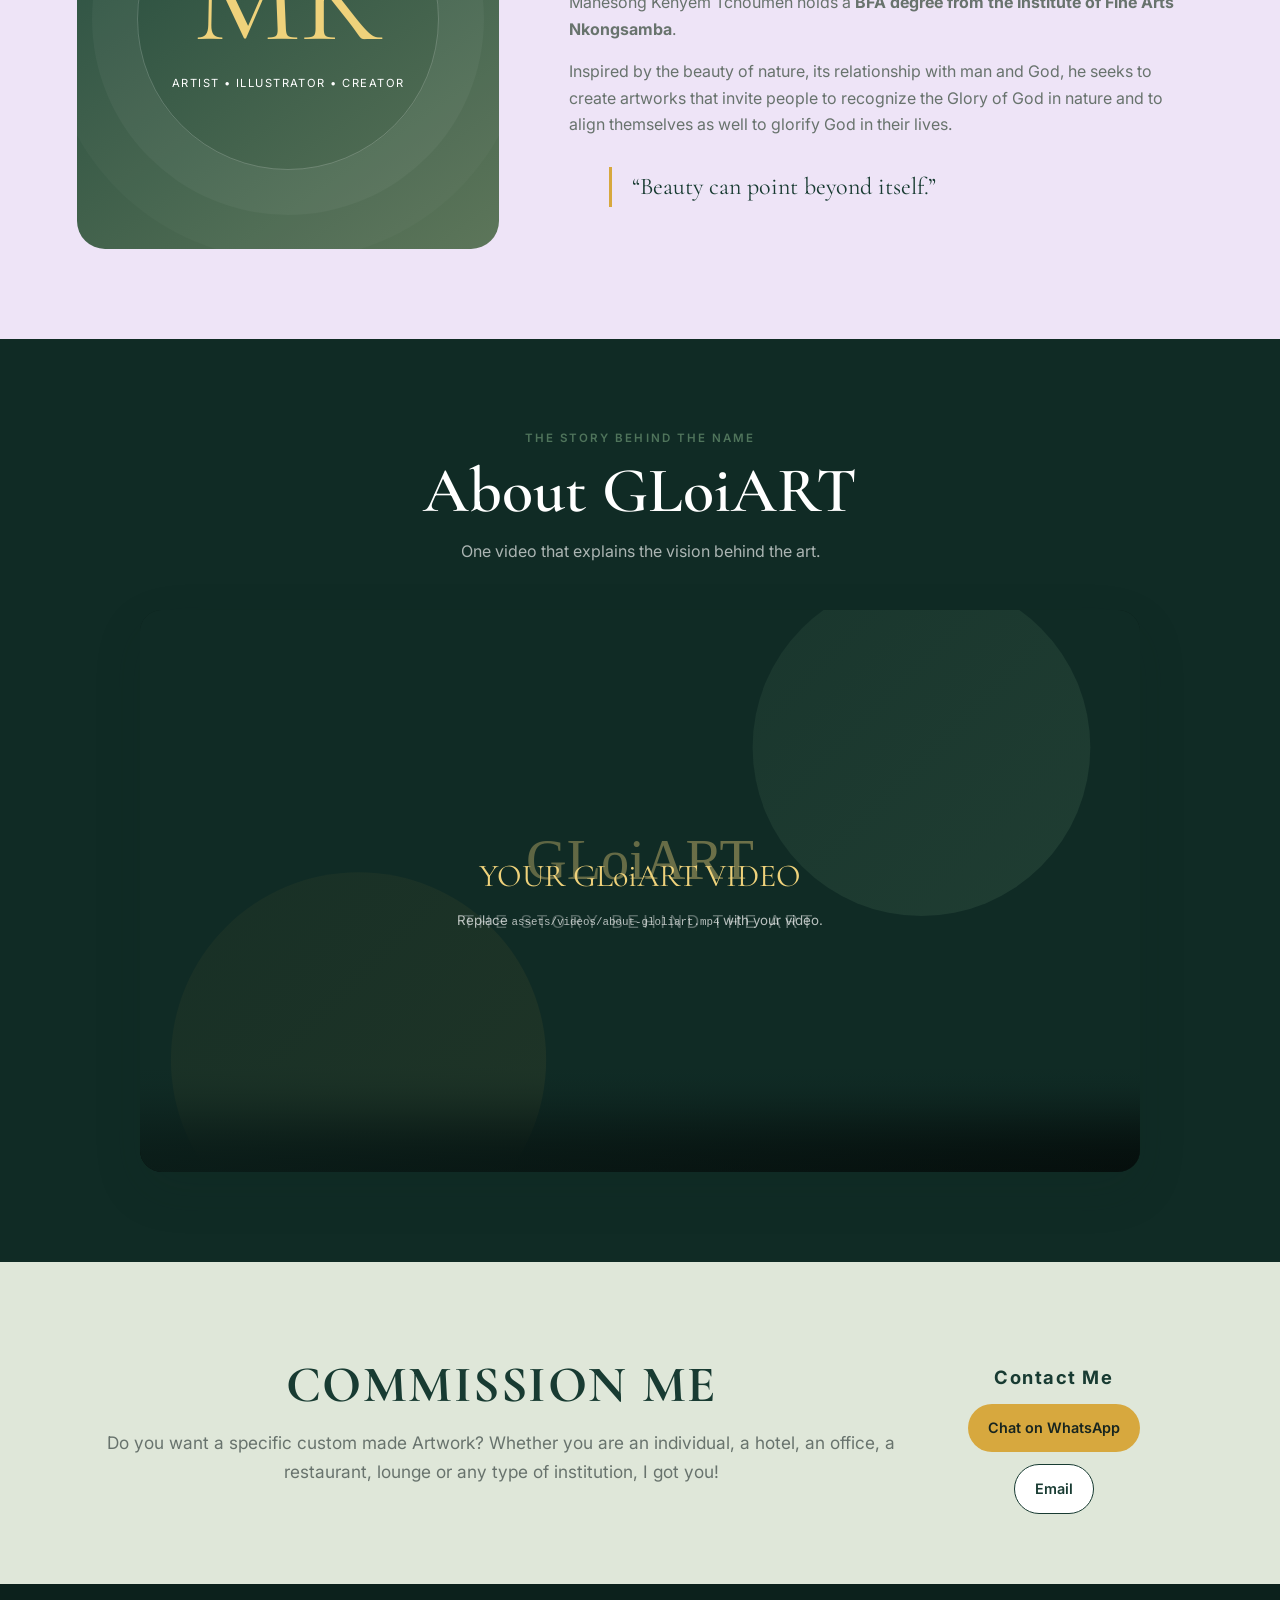
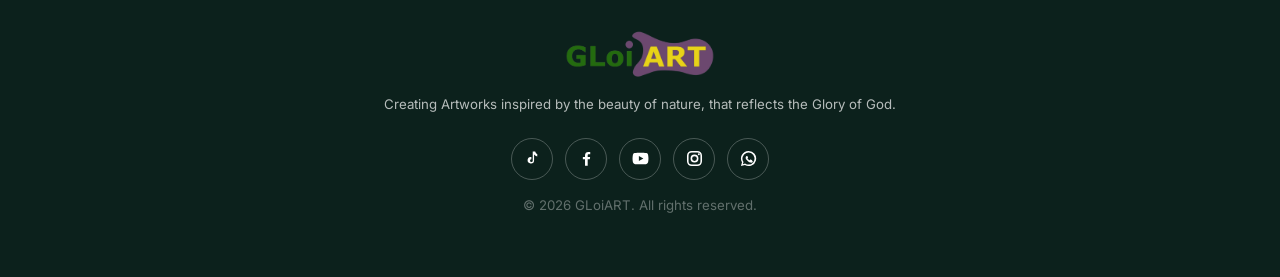
==== commit 3bf91f47: "Add files via upload" ====
--- a/index.html
+++ b/index.html
@@ -3,8 +3,24 @@
 <head>
   <meta charset="UTF-8">
   <meta name="viewport" content="width=device-width, initial-scale=1.0">
-  <meta name="description" content="GLoiART — creating artworks inspired by the beauty of nature, that reflects the Glory of God.">
-  <title>GLoiART | Art inspired by nature & the Glory of God</title>
+  <title>GLoiART | Nature-Inspired Art by Cameroon Artist Manesong Kenyem Tchoumen</title>
+  <meta name="description" content="Discover GLoiART, original artworks by Cameroonian artist Manesong Kenyem Tchoumen, inspired by the beauty of nature and created to reflect the Glory of God.">
+  <meta name="robots" content="index, follow, max-image-preview:large">
+  <link rel="canonical" href="https://desken-artist.github.io/">
+  <link rel="alternate" hreflang="en" href="https://desken-artist.github.io/">
+  <link rel="alternate" hreflang="fr" href="https://desken-artist.github.io/">
+  <link rel="alternate" hreflang="x-default" href="https://desken-artist.github.io/">
+  <meta property="og:type" content="website">
+  <meta property="og:site_name" content="GLoiART">
+  <meta property="og:title" content="GLoiART | Nature-Inspired Art by Cameroon Artist Manesong Kenyem Tchoumen">
+  <meta property="og:description" content="Discover GLoiART, original artworks by Cameroonian artist Manesong Kenyem Tchoumen, inspired by the beauty of nature and created to reflect the Glory of God.">
+  <meta property="og:url" content="https://desken-artist.github.io/">
+  <meta property="og:image" content="https://desken-artist.github.io/assets/banner.jpg">
+  <meta property="og:image:alt" content="GLoiART artwork and nature-inspired art">
+  <meta name="twitter:card" content="summary_large_image">
+  <meta name="twitter:title" content="GLoiART | Nature-Inspired Art by Cameroon Artist Manesong Kenyem Tchoumen">
+  <meta name="twitter:description" content="Discover GLoiART, original artworks by Cameroonian artist Manesong Kenyem Tchoumen, inspired by the beauty of nature and created to reflect the Glory of God.">
+  <meta name="twitter:image" content="https://desken-artist.github.io/assets/banner.jpg">
   <link rel="preconnect" href="https://fonts.googleapis.com">
   <link rel="preconnect" href="https://fonts.gstatic.com" crossorigin>
   <link href="https://fonts.googleapis.com/css2?family=Cormorant+Garamond:wght@500;600;700&family=Inter:wght@400;500;600&display=swap" rel="stylesheet">
@@ -12,7 +28,7 @@
 </head>
 <body>
   <header class="site-header">
-    <a class="brand" href="index.html" data-i18n-aria="home"><span class="brand-g-circle"><img src="assets/logo-g.png" alt="GLoiART G logo"></span><img class="brand-logo brand-logo-full" src="assets/logo-full.png" alt="GLoiART"><img class="brand-logo brand-logo-g" src="assets/logo-g.png" alt="GLoiART"></a>
+    <a class="brand" href="index.html" data-i18n-aria="home"><img class="brand-logo brand-logo-full" src="assets/logo-full.png" alt="GLoiART"></a>
     <button class="language-toggle" id="languageToggle" type="button">Français</button>
     <button class="menu-toggle" id="menuToggle" data-i18n-aria="openMenu" aria-label="Open navigation menu" aria-expanded="false" aria-controls="mainNav">
       <span></span><span></span><span></span>
@@ -91,8 +107,7 @@
 
   <footer>
     <div class="footer-brand">
-      <span class="brand-mark">G</span>
-      <strong>GLoiART</strong>
+      <img class="footer-logo-full" src="assets/logo-full.png" alt="GLoiART">
     </div>
     <p data-i18n="footerBio">Creating Artworks inspired by the beauty of nature, that reflects the Glory of God.</p>
     <div class="social-links" aria-label="Social media links">
@@ -105,6 +120,9 @@
     <p class="copyright">© <span id="year"></span> GLoiART. All rights reserved.</p>
   </footer>
 
+  <script type="application/ld+json">
+  {"@context":"https://schema.org","@type":"Person","name":"Manesong Kenyem Tchoumen","url":"https://desken-artist.github.io/","jobTitle":"Artist and Illustrator","alumniOf":{"@type":"EducationalOrganization","name":"Institute of Fine Arts Nkongsamba"},"brand":{"@type":"Brand","name":"GLoiART"},"description":"Cameroonian artist creating artworks inspired by the beauty of nature and the Glory of God."}
+  </script>
   <script src="config.js"></script>
   <script src="i18n.js"></script>
   <script src="script.js"></script>
--- a/styles.css
+++ b/styles.css
@@ -30,12 +30,12 @@
 .site-header {
   position: sticky; top: 0; z-index: 20;
   display: flex; align-items: center; justify-content: space-between;
-  padding: 15px clamp(18px, 5vw, 70px);
+  padding: 15px clamp(20px, 6vw, 90px);
   background: rgba(251,250,246,.92);
   backdrop-filter: blur(14px);
   border-bottom: 1px solid var(--line);
 }
-.brand { display:flex; align-items:center; min-width:0; line-height:0; gap:10px; text-decoration:none; }
+.brand { display:flex; align-items:center; min-width:0; line-height:0; text-decoration:none; }
 .brand-g-circle { width:42px; height:42px; border:2px solid var(--forest); border-radius:50%; display:flex; align-items:center; justify-content:center; flex:0 0 42px; overflow:hidden; background:rgba(255,255,255,.35); }
 .brand-g-circle img { width:72%; height:72%; object-fit:contain; display:block; }
 .brand-logo { display:block; width:auto; height:auto; object-fit:contain; }
@@ -95,7 +95,7 @@
 .hero { position:relative; min-height:min(760px, 84vh); overflow:hidden; color:#fff; }
 .hero-art { position:absolute; inset:0; background-image:url("assets/banner.jpg"); background-size:cover; background-position:center center; background-repeat:no-repeat; }
 .hero-overlay { position:absolute; inset:0; background:linear-gradient(180deg,rgba(8,24,20,.08) 20%,rgba(8,24,20,.16) 48%,rgba(8,24,20,.88) 100%); }
-.hero-content { position:absolute; z-index:2; left:0; right:0; bottom:0; max-width:1000px; padding:clamp(28px,5vw,60px) clamp(22px,8vw,120px); }
+.hero-content { position:absolute; z-index:2; left:0; right:0; bottom:0; width:100%; max-width:none; padding:clamp(28px,5vw,60px) clamp(20px,6vw,90px); }
 .eyebrow { text-transform:uppercase; letter-spacing:.18em; font-size:.72rem; font-weight:600; color:var(--leaf); margin:0 0 12px; }
 .hero h1 { max-width:950px; margin:0; color:#fff; font-size:clamp(2.2rem,5vw,5.2rem); line-height:.98; text-wrap:balance; text-shadow:0 3px 18px rgba(0,0,0,.28); }
 .hero h1 span { color:#c9e6ae; text-shadow:0 3px 16px rgba(0,0,0,.82); background:rgba(8,24,20,.18); padding:.02em .12em; border-radius:.12em; }
@@ -242,7 +242,7 @@
   .site-header { padding:12px 15px; }
   .menu-toggle { width:40px; height:40px; }
   .hero { min-height:720px; }
-  .hero-content { padding:35px 22px 45px; }
+  .hero-content { padding:35px 16px 45px; }
   .hero-overlay { background:linear-gradient(180deg,rgba(8,24,20,.10),rgba(8,24,20,.22) 45%,rgba(8,24,20,.92) 100%); }
   .room-window { width:42%; right:4%; top:10%; }
   .wall-art { width:36%; right:42%; top:14%; }
@@ -366,3 +366,13 @@
   .language-toggle { padding:7px 10px; font-size:.68rem; margin-right:7px; }
   .site-header { padding-left:14px; padding-right:14px; }
 }
+
+/* v16: use only the full GLoiART logo and align header/banner with page content */
+.brand-g-circle, .brand-logo-g, .brand-mark, .footer-g-circle { display:none !important; }
+.footer-brand { justify-content:center; }
+.footer-logo-full { display:block; width:clamp(150px,18vw,185px); max-height:50px; object-fit:contain; }
+@media (max-width:720px) {
+  .site-header { padding-left:16px; padding-right:16px; }
+  .brand-logo-full { display:block; width:120px; max-height:36px; }
+  .footer-logo-full { width:150px; max-height:44px; }
+}
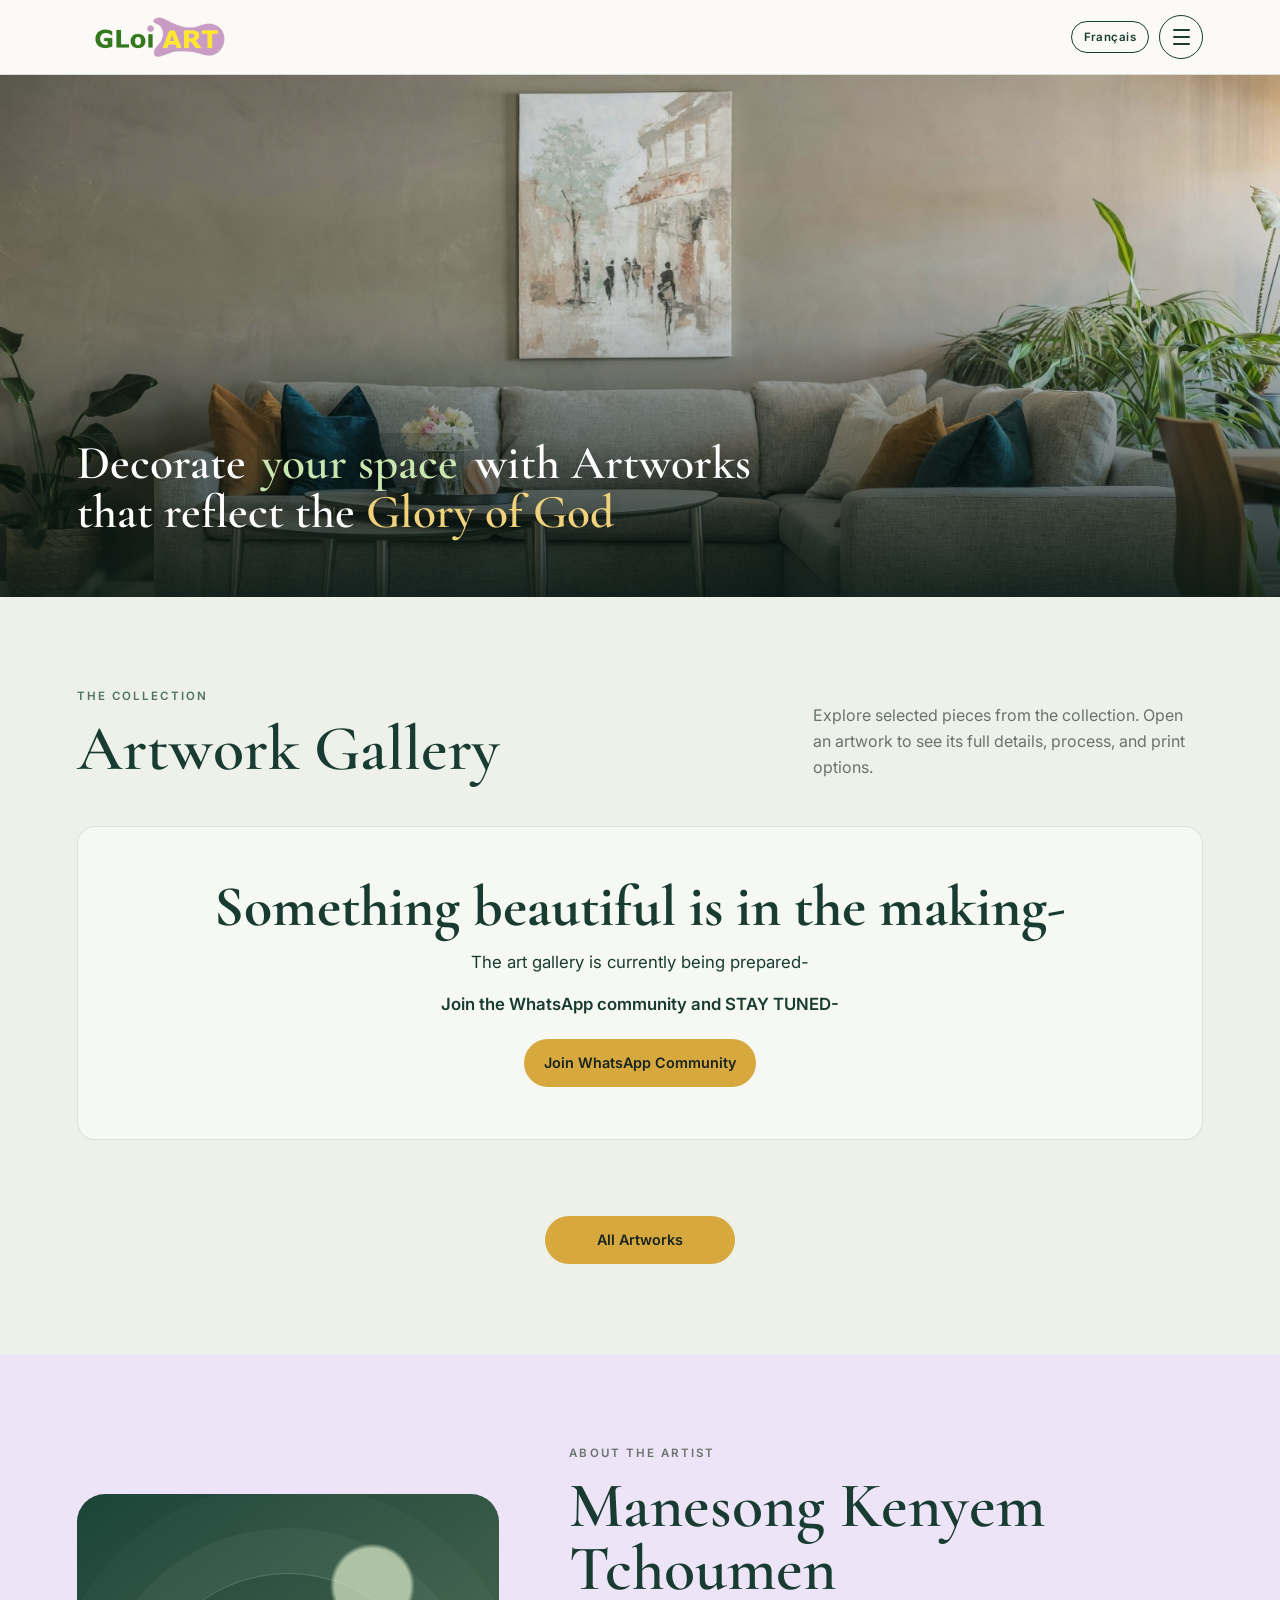
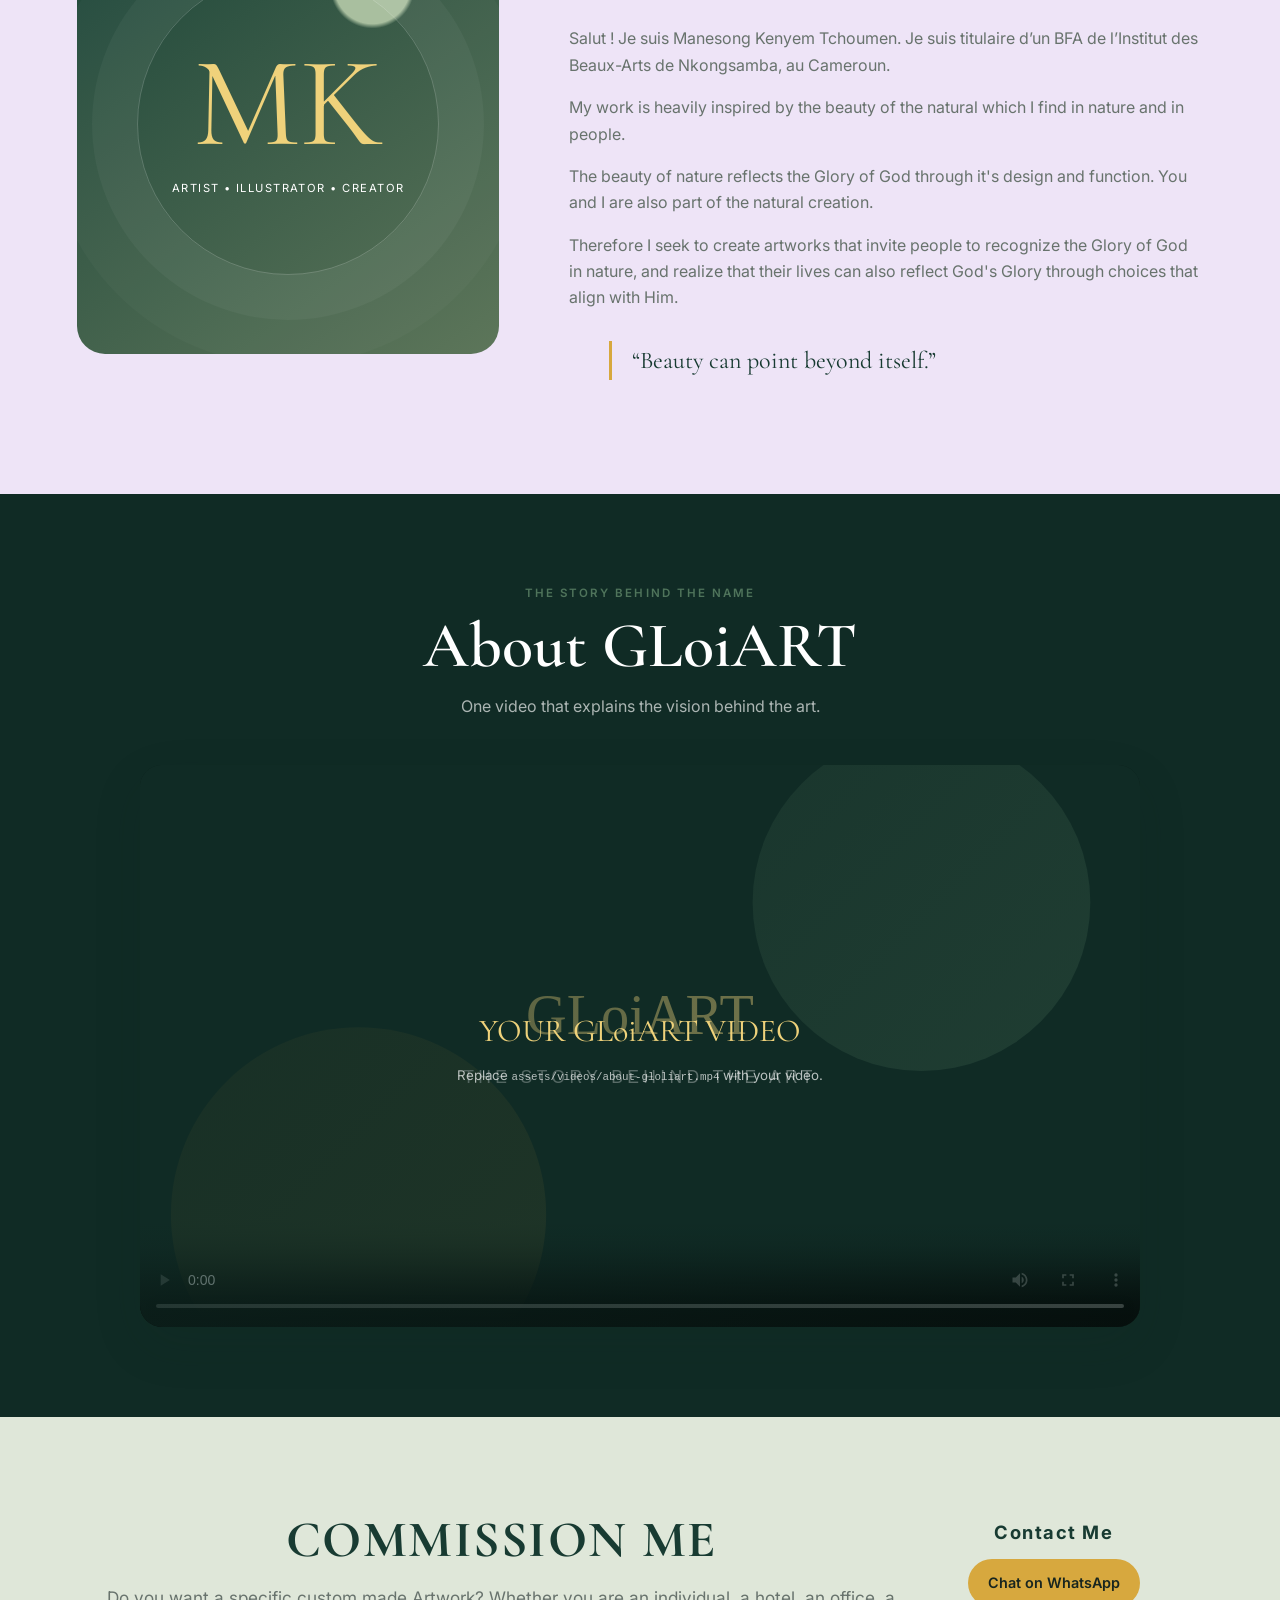
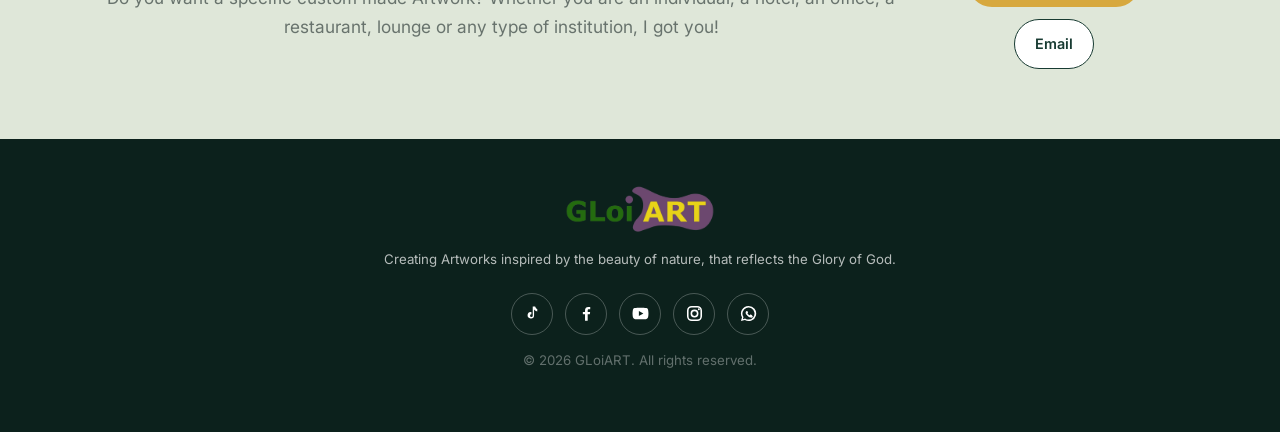
==== commit 17ceef3b: "Add files via upload" ====
--- a/index.html
+++ b/index.html
@@ -66,8 +66,10 @@
       <div class="about-copy">
         <p class="eyebrow" data-i18n="aboutArtist">About the Artist</p>
         <h2>Manesong Kenyem Tchoumen</h2>
-        <p data-i18n="artistBio1">Manesong Kenyem Tchoumen holds a <strong>BFA degree from the Institute of Fine Arts Nkongsamba</strong>.</p>
-        <p data-i18n="artistBio2">Inspired by the beauty of nature, its relationship with man and God, he seeks to create artworks that invite people to recognize the Glory of God in nature and to align themselves as well to glorify God in their lives.</p>
+        <p data-i18n="artistBio1">Hi! I'm Manesong Kenyem Tchoumen. I hold a BFA degree from the Institute of Fine Arts Nkongsamba, Cameroon.</p>
+        <p data-i18n="artistBio2">My work is heavily inspired by the beauty of the natural which I find in nature and in people.</p>
+        <p data-i18n="artistBio3">The beauty of nature reflects the Glory of God through it's design and function. You and I are also part of the natural creation.</p>
+        <p data-i18n="artistBio4">Therefore I seek to create artworks that invite people to recognize the Glory of God in nature, and realize that their lives can also reflect God's Glory through choices that align with Him.</p>
         <blockquote data-i18n="artistQuote">“Beauty can point beyond itself.”</blockquote>
       </div>
     </section>
--- a/styles.css
+++ b/styles.css
@@ -376,3 +376,58 @@
   .brand-logo-full { display:block; width:120px; max-height:36px; }
   .footer-logo-full { width:150px; max-height:44px; }
 }
+
+
+/* v17: coming-soon gallery announcement and more restrained hero typography */
+.hero h1 {
+  font-size: clamp(1.75rem, 3.7vw, 3.8rem);
+  line-height: 1.04;
+}
+.gallery-coming-soon {
+  grid-column: 1 / -1;
+  width: 100%;
+  min-height: 280px;
+  padding: 52px 22px;
+  display: flex;
+  flex-direction: column;
+  align-items: center;
+  justify-content: center;
+  gap: 13px;
+  text-align: center;
+  color: var(--forest);
+  background: rgba(255,255,255,.48);
+  border: 1px solid rgba(35,65,48,.12);
+  border-radius: 18px;
+}
+.gallery-coming-soon h3 {
+  margin: 0;
+  max-width: 900px;
+  font-family: "Cormorant Garamond", Georgia, serif;
+  font-size: clamp(2.25rem, 5vw, 3.6rem);
+  line-height: 1;
+  font-weight: 700;
+}
+.gallery-coming-soon p {
+  margin: 0;
+  font-family: Inter, sans-serif;
+  font-size: clamp(.9rem, 1.5vw, 1.05rem);
+  line-height: 1.55;
+}
+.gallery-coming-soon .coming-soon-invite {
+  margin-top: 3px;
+  font-weight: 600;
+}
+.community-button {
+  margin-top: 9px;
+  text-decoration: none;
+}
+@media (max-width: 720px) {
+  .hero h1 {
+    font-size: clamp(1.55rem, 6vw, 2.45rem);
+    line-height: 1.08;
+  }
+  .gallery-coming-soon {
+    min-height: 245px;
+    padding: 38px 18px;
+  }
+}
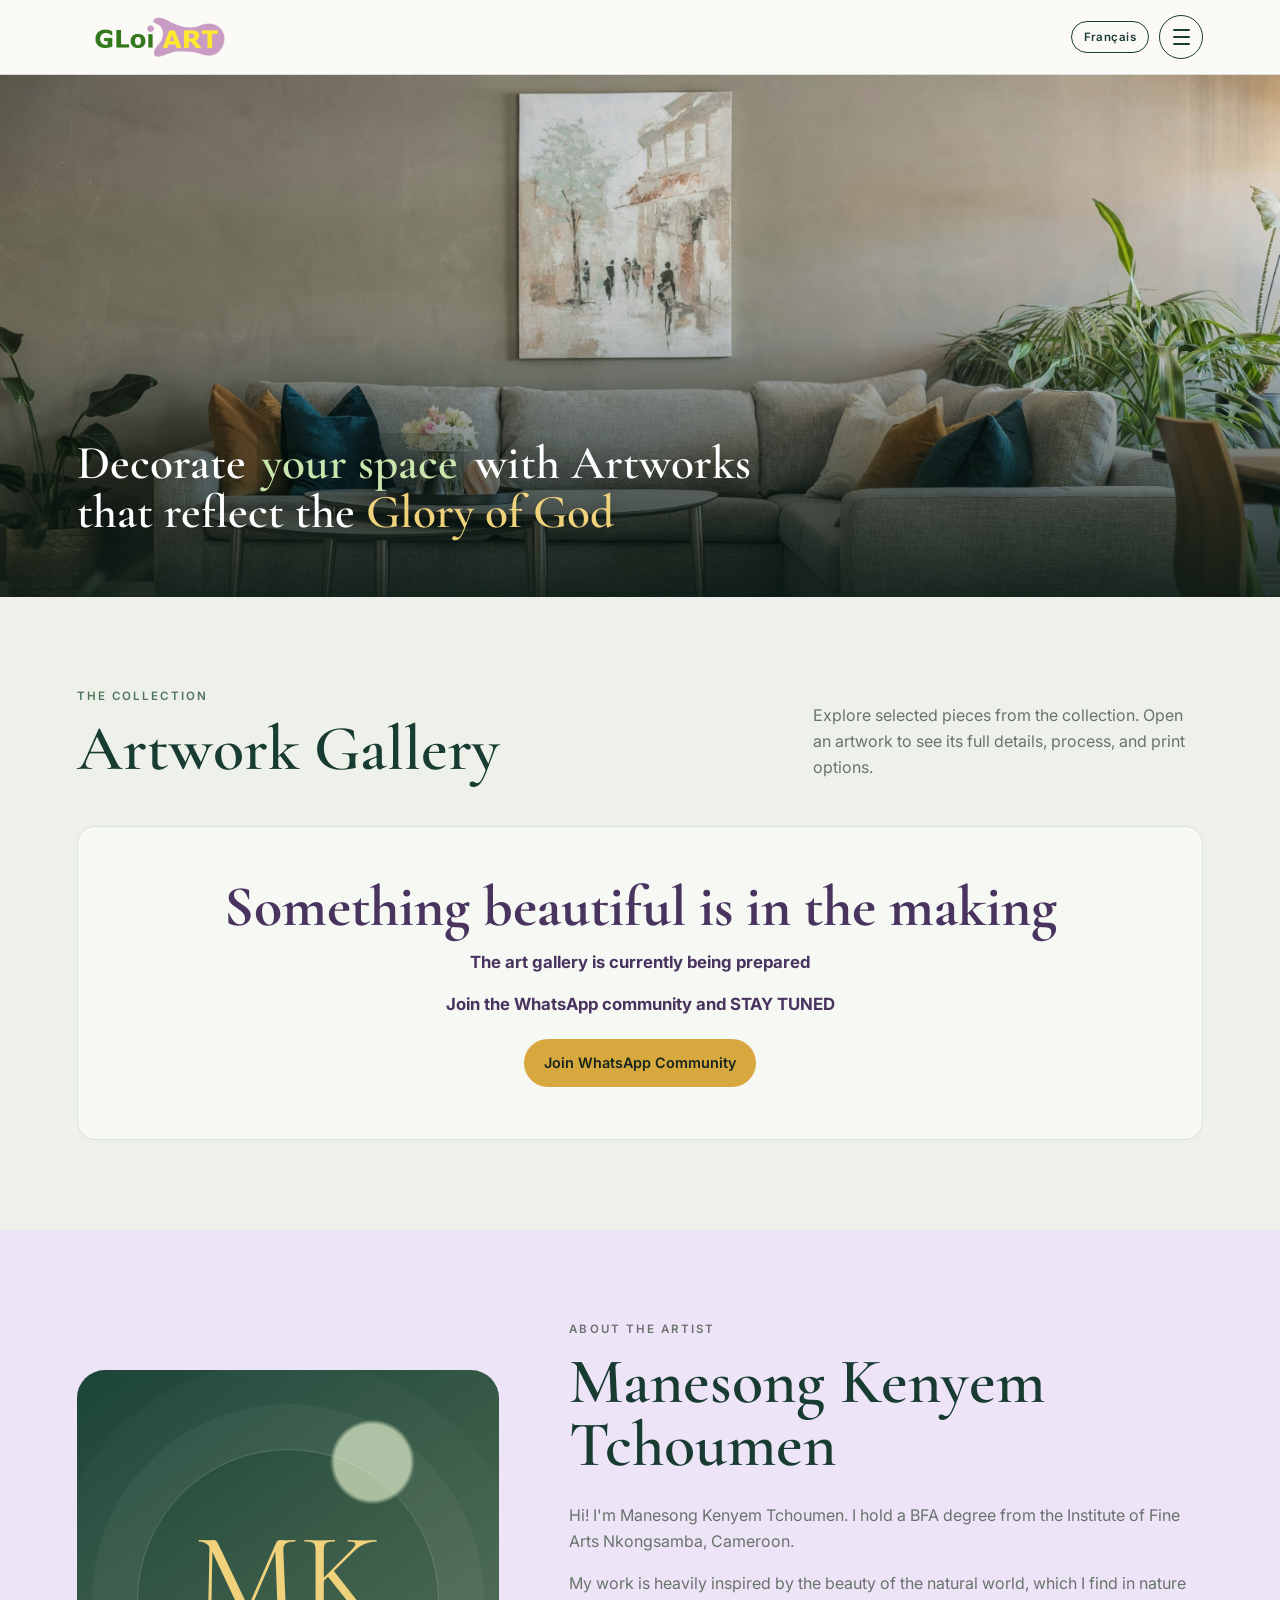
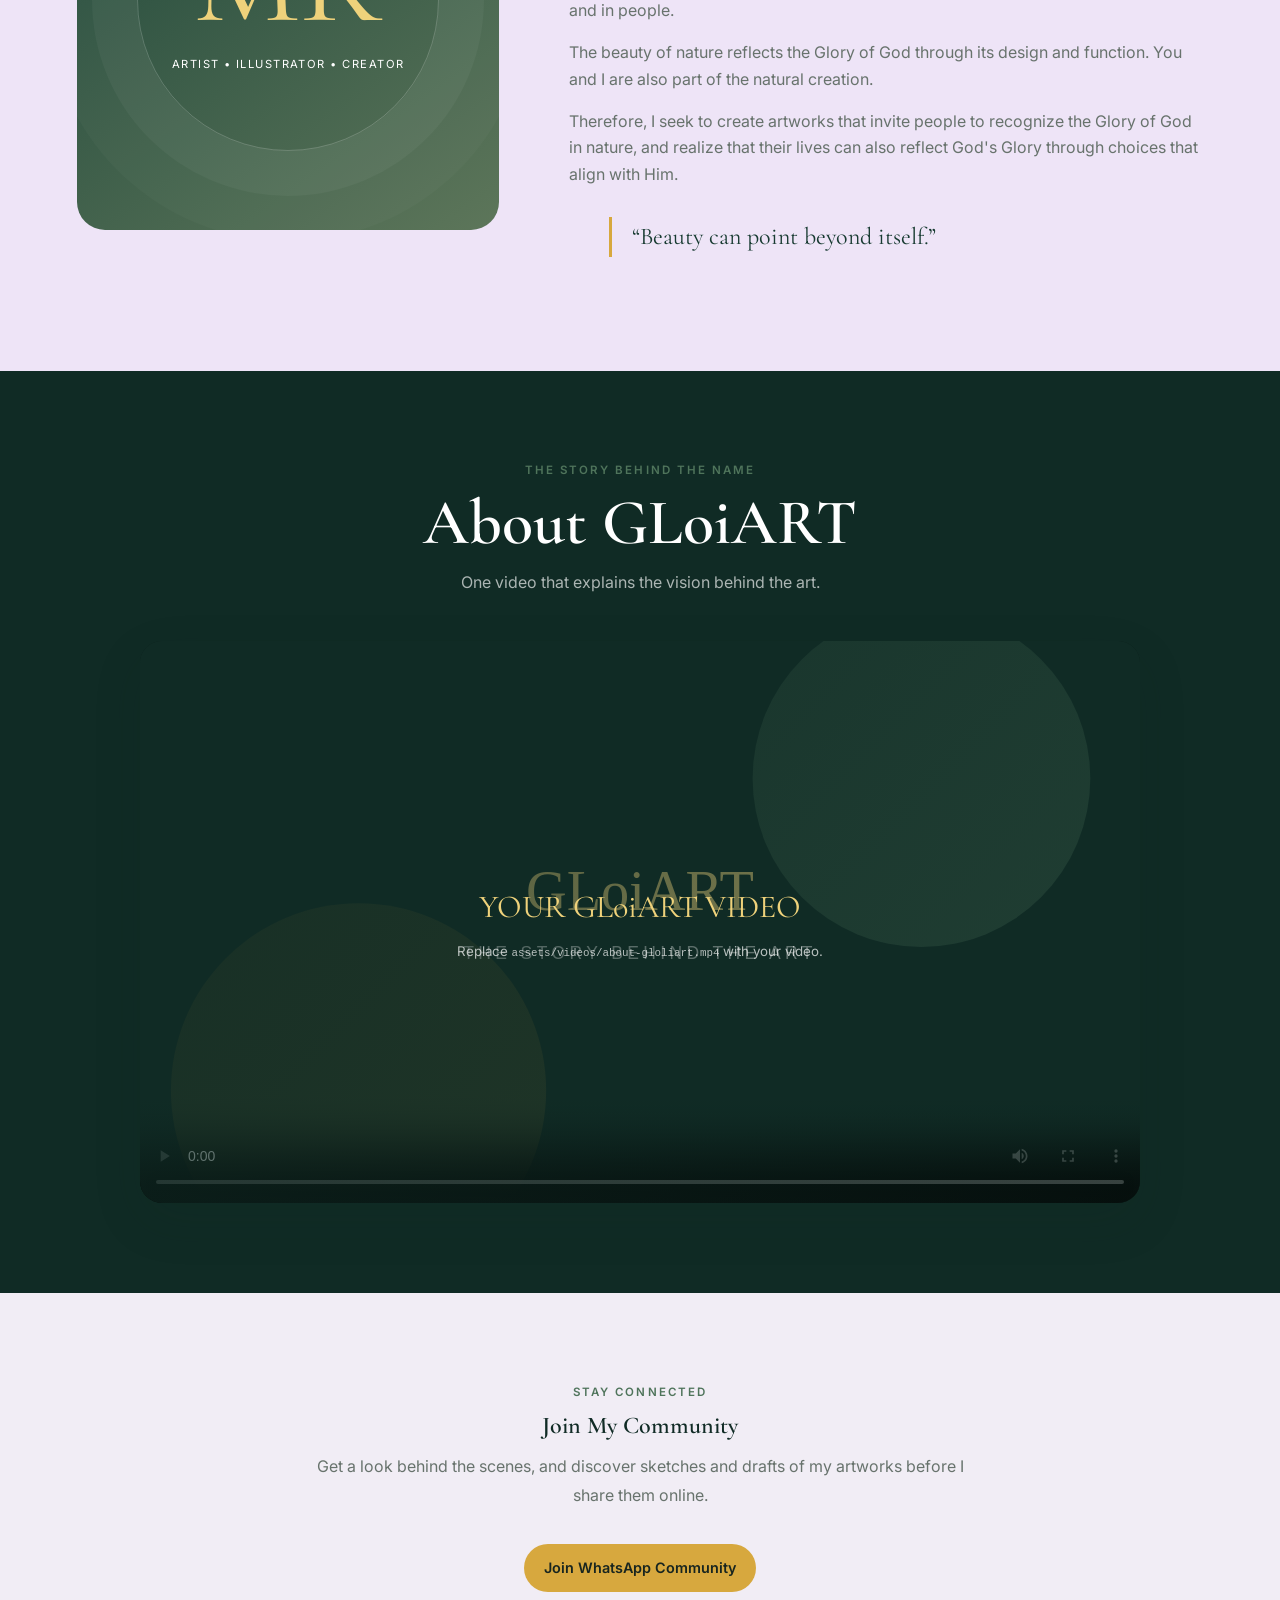
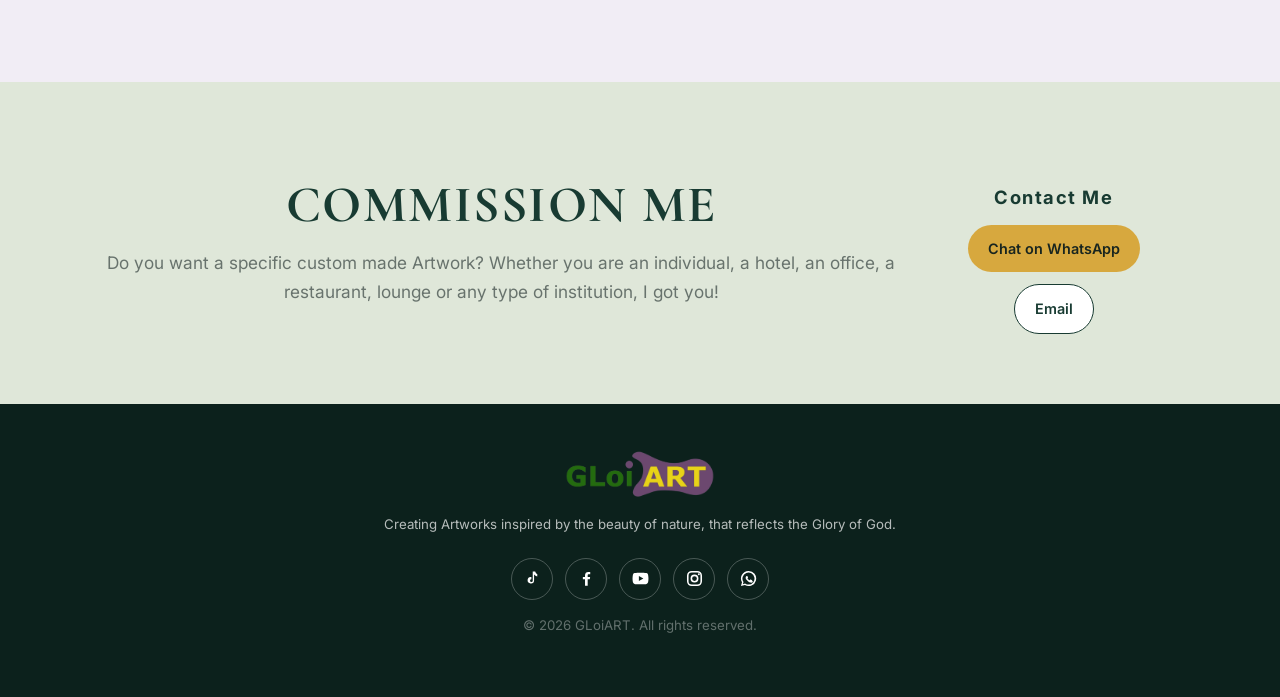
==== commit 319ec9a3: "Add files via upload" ====
--- a/index.html
+++ b/index.html
@@ -53,9 +53,6 @@
         <p class="section-note" data-i18n="galleryNote">Explore selected pieces from the collection. Open an artwork to see its full details, process, and print options.</p>
       </div>
       <div id="galleryGrid" class="gallery-grid"></div>
-      <div class="see-all-wrap">
-        <div id="seeAllWrap" class="see-all-wrap" hidden><a class="button button-gold see-all-button" href="all-artworks.html" data-i18n="allArtworks">See All Artworks</a></div>
-      </div>
     </section>
 
     <section id="about-artist" class="section about-artist">
@@ -89,6 +86,15 @@
           <span data-i18n="yourVideo">YOUR GLoiART VIDEO</span>
           <small data-i18n="replaceVideo">Replace <code>assets/videos/about-gloliart.mp4</code> with your video.</small>
         </div>
+      </div>
+    </section>
+
+    <section id="join-community" class="section join-community-section">
+      <div class="join-community-copy">
+        <p class="eyebrow" data-i18n="communityEyebrow">Stay connected</p>
+        <h2 data-i18n="communityTitle">Join My Community</h2>
+        <p data-i18n="communityDescription">Get a look behind the scenes, and discover sketches and drafts of my artworks before I share them online.</p>
+        <a id="aboutCommunityLink" class="button button-gold community-button" href="#" target="_blank" rel="noopener" data-i18n="joinCommunity">Join WhatsApp Community</a>
       </div>
     </section>
 
--- a/styles.css
+++ b/styles.css
@@ -431,3 +431,50 @@
     padding: 38px 18px;
   }
 }
+
+
+/* GLoiART v18 refinements */
+.gallery-coming-soon h3,
+.gallery-coming-soon .coming-soon-subtitle,
+.gallery-coming-soon .coming-soon-invite {
+  color: #49345f;
+  font-weight: 700;
+}
+.gallery-coming-soon h3 { font-weight: 700; }
+.gallery-coming-soon p { font-weight: 700; }
+
+.join-community-section {
+  display: flex;
+  justify-content: center;
+  text-align: center;
+  background: #f1edf5;
+}
+.join-community-copy {
+  width: min(760px, 100%);
+  margin: 0 auto;
+}
+.join-community-copy h2 {
+  color: var(--forest-deep);
+  margin: 8px 0 14px;
+}
+.join-community-copy > p:not(.eyebrow) {
+  max-width: 650px;
+  margin: 0 auto 26px;
+  color: var(--muted);
+  line-height: 1.8;
+}
+.community-button {
+  animation: community-button-shake 6s ease-in-out infinite;
+  transform-origin: center;
+}
+@keyframes community-button-shake {
+  0%, 88%, 100% { transform: translateX(0) rotate(0); }
+  89% { transform: translateX(-2px) rotate(-1deg); }
+  90% { transform: translateX(2px) rotate(1deg); }
+  91% { transform: translateX(-2px) rotate(-1deg); }
+  92% { transform: translateX(2px) rotate(1deg); }
+  93% { transform: translateX(0) rotate(0); }
+}
+@media (prefers-reduced-motion: reduce) {
+  .community-button { animation: none; }
+}
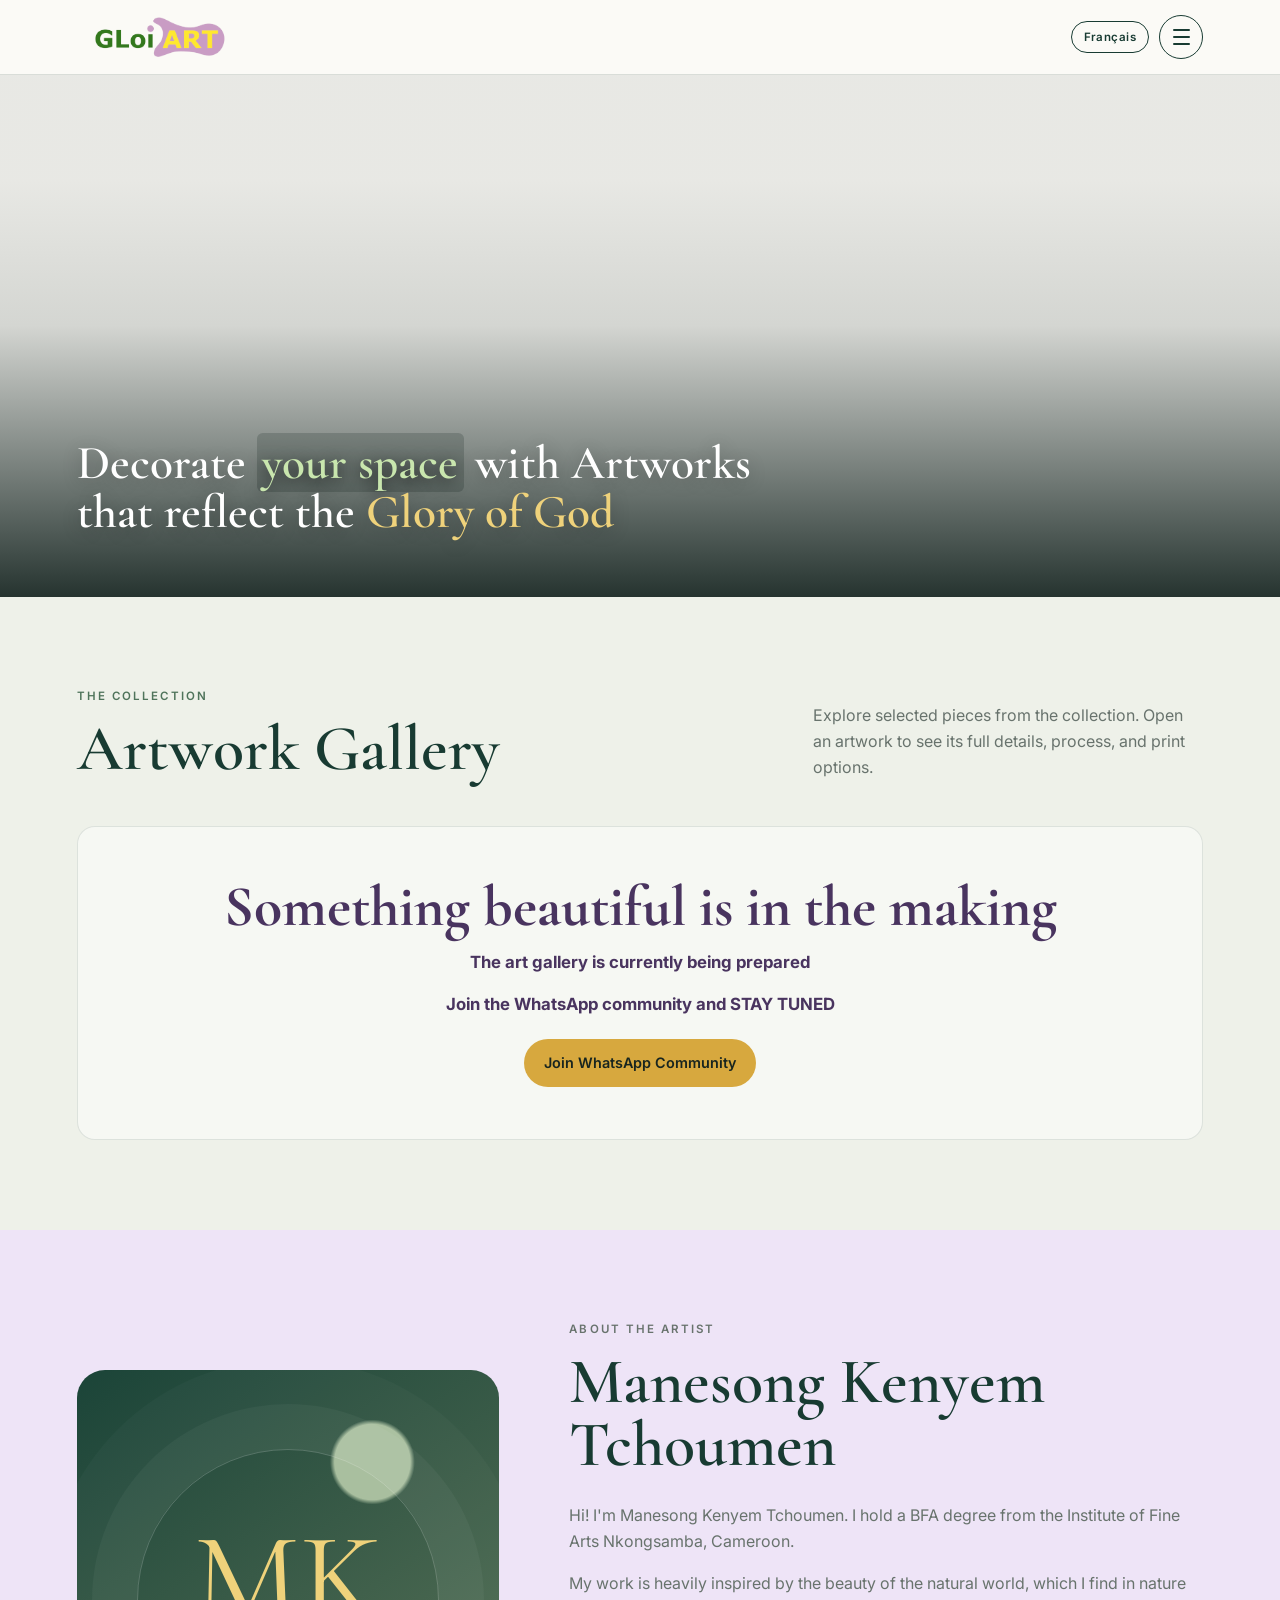
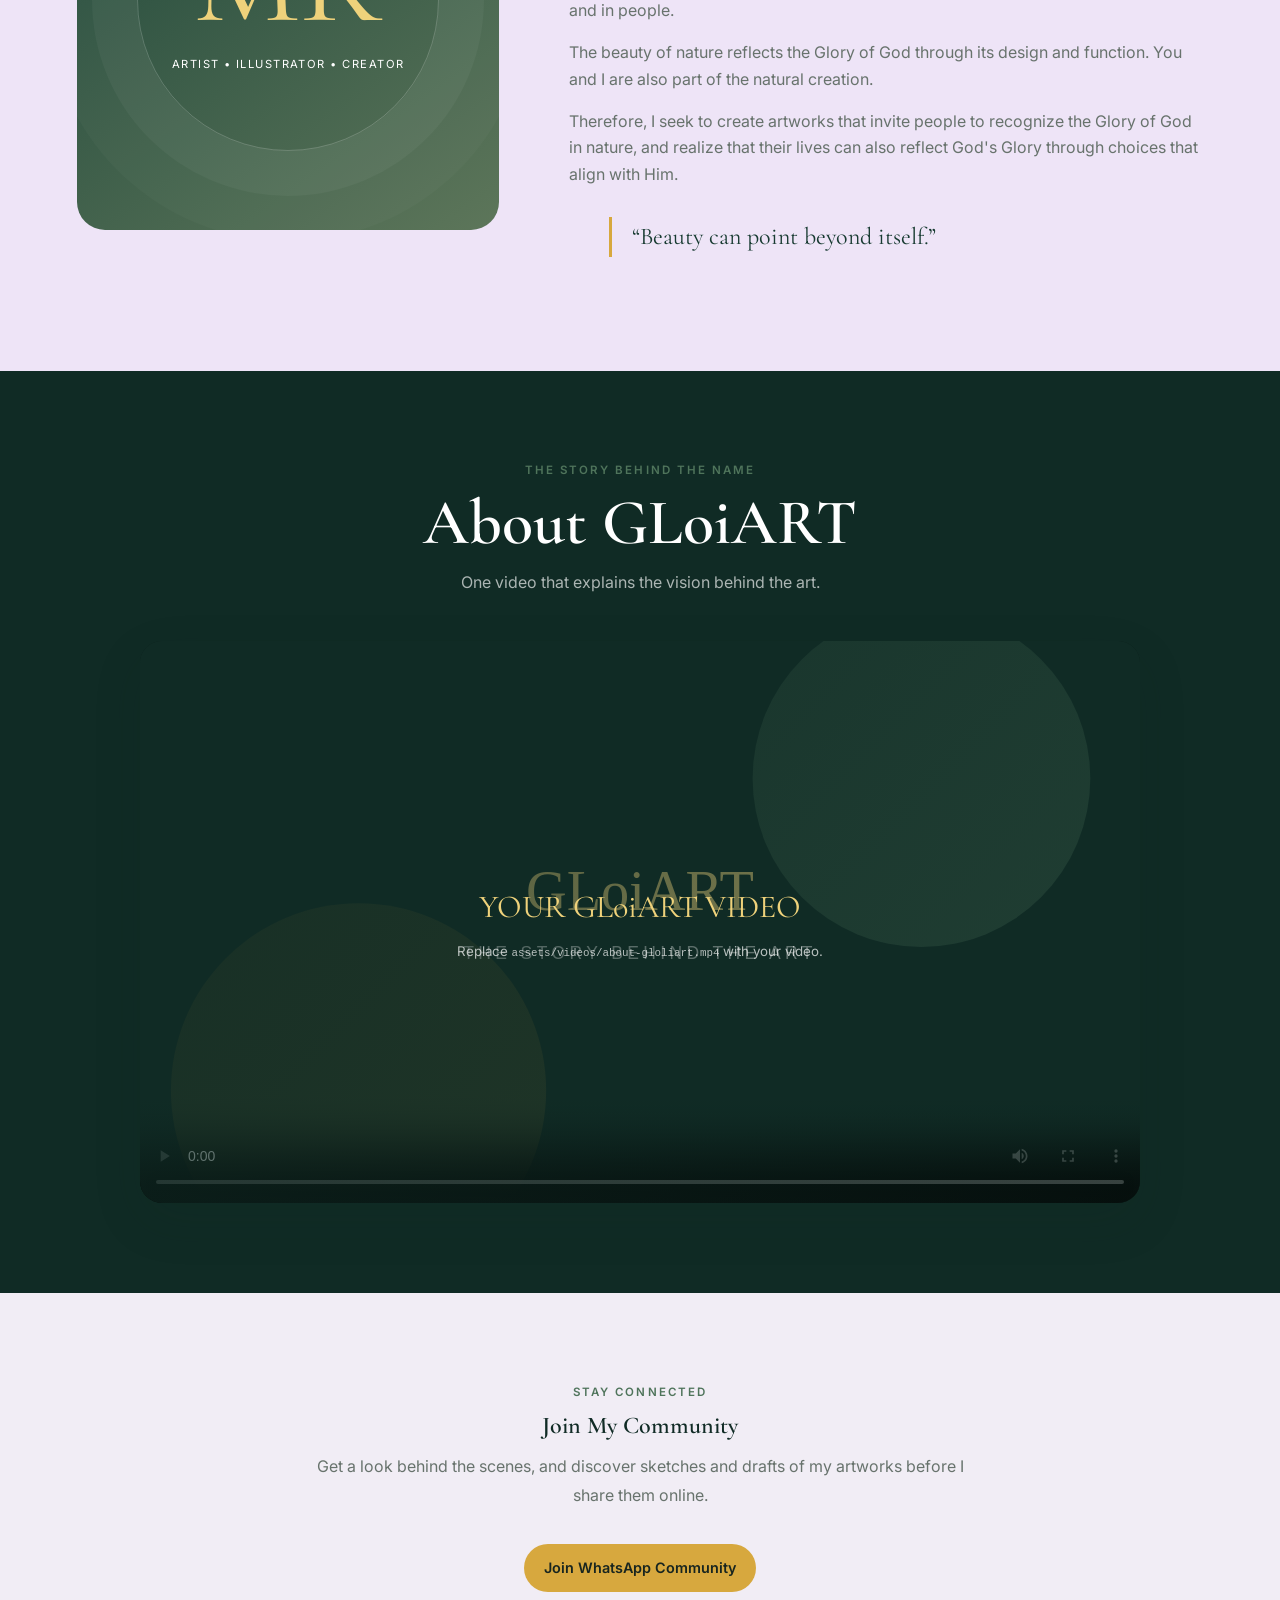
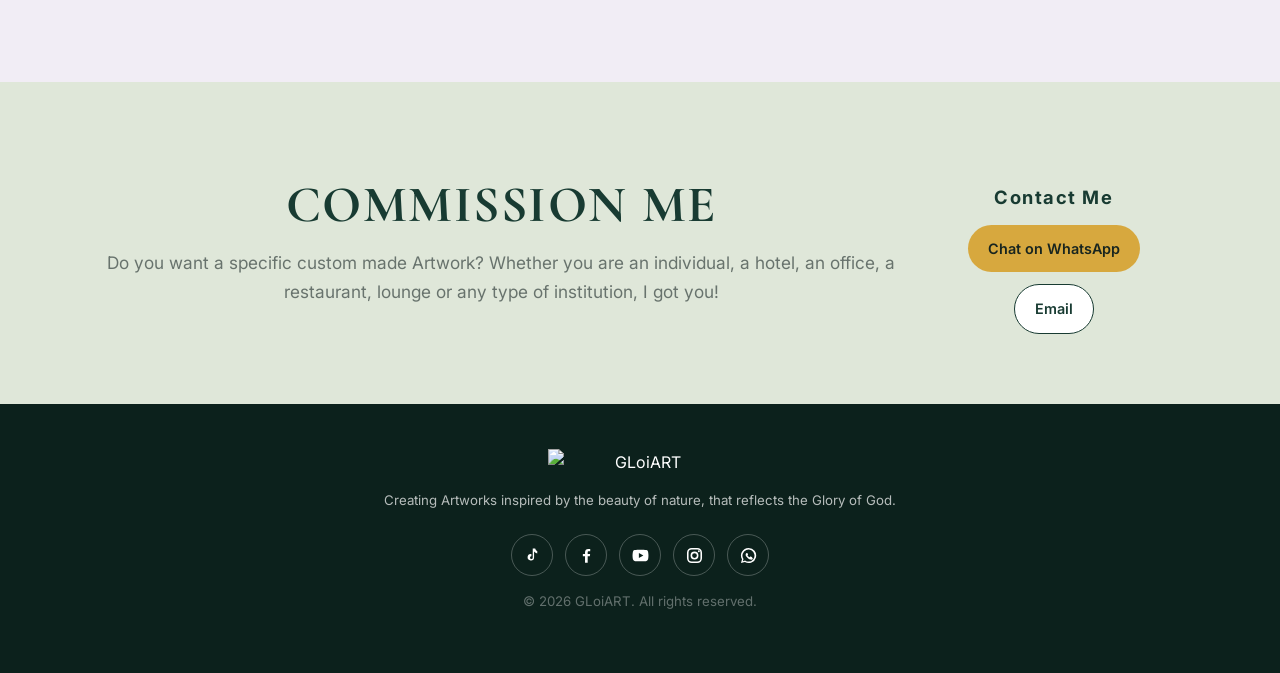
==== commit c4bf1b61: "Add files via upload" ====
--- a/index.html
+++ b/index.html
@@ -15,12 +15,12 @@
   <meta property="og:title" content="GLoiART | Nature-Inspired Art by Cameroon Artist Manesong Kenyem Tchoumen">
   <meta property="og:description" content="Discover GLoiART, original artworks by Cameroonian artist Manesong Kenyem Tchoumen, inspired by the beauty of nature and created to reflect the Glory of God.">
   <meta property="og:url" content="https://desken-artist.github.io/">
-  <meta property="og:image" content="https://desken-artist.github.io/assets/banner.jpg">
+  <meta property="og:image" content="https://desken-artist.github.io/assets/banner.webp">
   <meta property="og:image:alt" content="GLoiART artwork and nature-inspired art">
   <meta name="twitter:card" content="summary_large_image">
   <meta name="twitter:title" content="GLoiART | Nature-Inspired Art by Cameroon Artist Manesong Kenyem Tchoumen">
   <meta name="twitter:description" content="Discover GLoiART, original artworks by Cameroonian artist Manesong Kenyem Tchoumen, inspired by the beauty of nature and created to reflect the Glory of God.">
-  <meta name="twitter:image" content="https://desken-artist.github.io/assets/banner.jpg">
+  <meta name="twitter:image" content="https://desken-artist.github.io/assets/banner.webp">
   <link rel="preconnect" href="https://fonts.googleapis.com">
   <link rel="preconnect" href="https://fonts.gstatic.com" crossorigin>
   <link href="https://fonts.googleapis.com/css2?family=Cormorant+Garamond:wght@500;600;700&family=Inter:wght@400;500;600&display=swap" rel="stylesheet">
@@ -115,7 +115,7 @@
 
   <footer>
     <div class="footer-brand">
-      <img class="footer-logo-full" src="assets/logo-full.png" alt="GLoiART">
+      <img class="footer-logo-full" src="assets/logo-footer-bw.png" alt="GLoiART">
     </div>
     <p data-i18n="footerBio">Creating Artworks inspired by the beauty of nature, that reflects the Glory of God.</p>
     <div class="social-links" aria-label="Social media links">
--- a/styles.css
+++ b/styles.css
@@ -93,7 +93,7 @@
 .menu-toggle.open span:nth-child(3){transform:translateY(-7px) rotate(-45deg)}
 
 .hero { position:relative; min-height:min(760px, 84vh); overflow:hidden; color:#fff; }
-.hero-art { position:absolute; inset:0; background-image:url("assets/banner.jpg"); background-size:cover; background-position:center center; background-repeat:no-repeat; }
+.hero-art { position:absolute; inset:0; background-image:url("assets/banner.webp"); background-size:cover; background-position:center center; background-repeat:no-repeat; }
 .hero-overlay { position:absolute; inset:0; background:linear-gradient(180deg,rgba(8,24,20,.08) 20%,rgba(8,24,20,.16) 48%,rgba(8,24,20,.88) 100%); }
 .hero-content { position:absolute; z-index:2; left:0; right:0; bottom:0; width:100%; max-width:none; padding:clamp(28px,5vw,60px) clamp(20px,6vw,90px); }
 .eyebrow { text-transform:uppercase; letter-spacing:.18em; font-size:.72rem; font-weight:600; color:var(--leaf); margin:0 0 12px; }
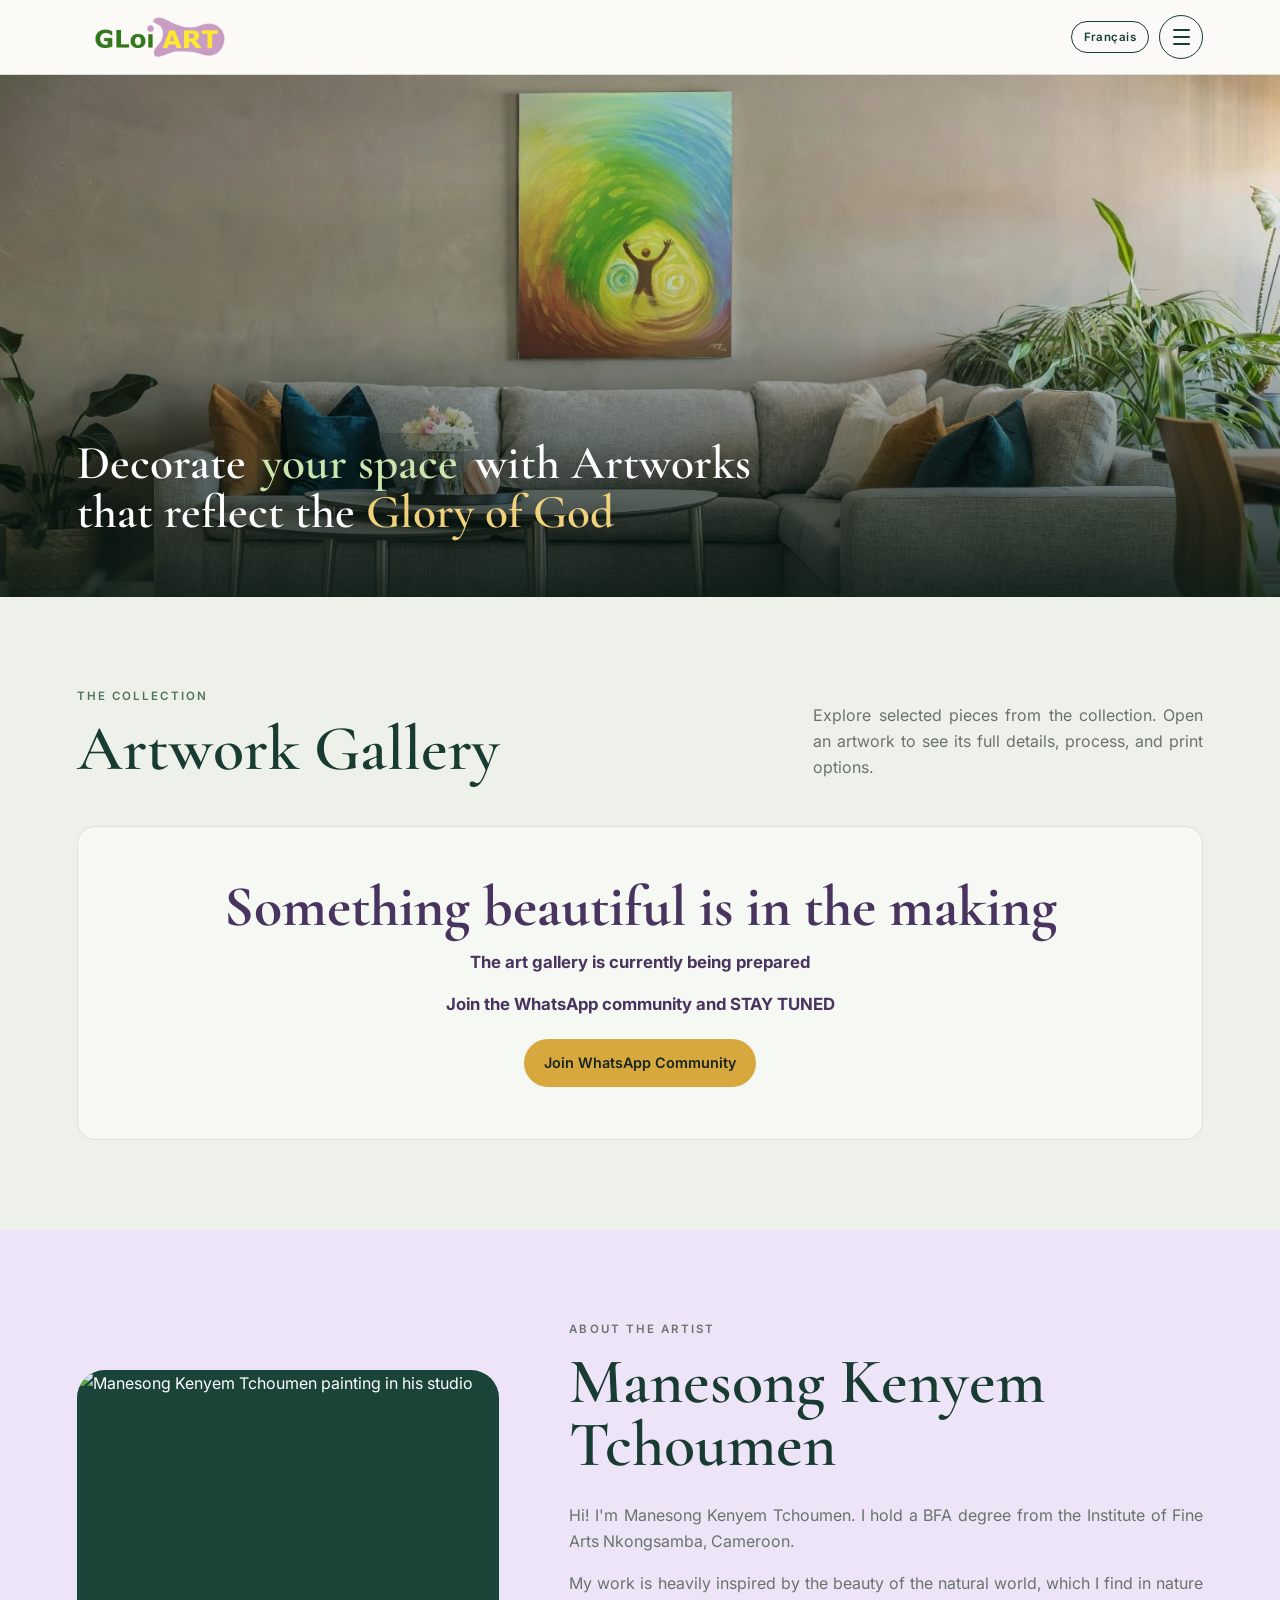
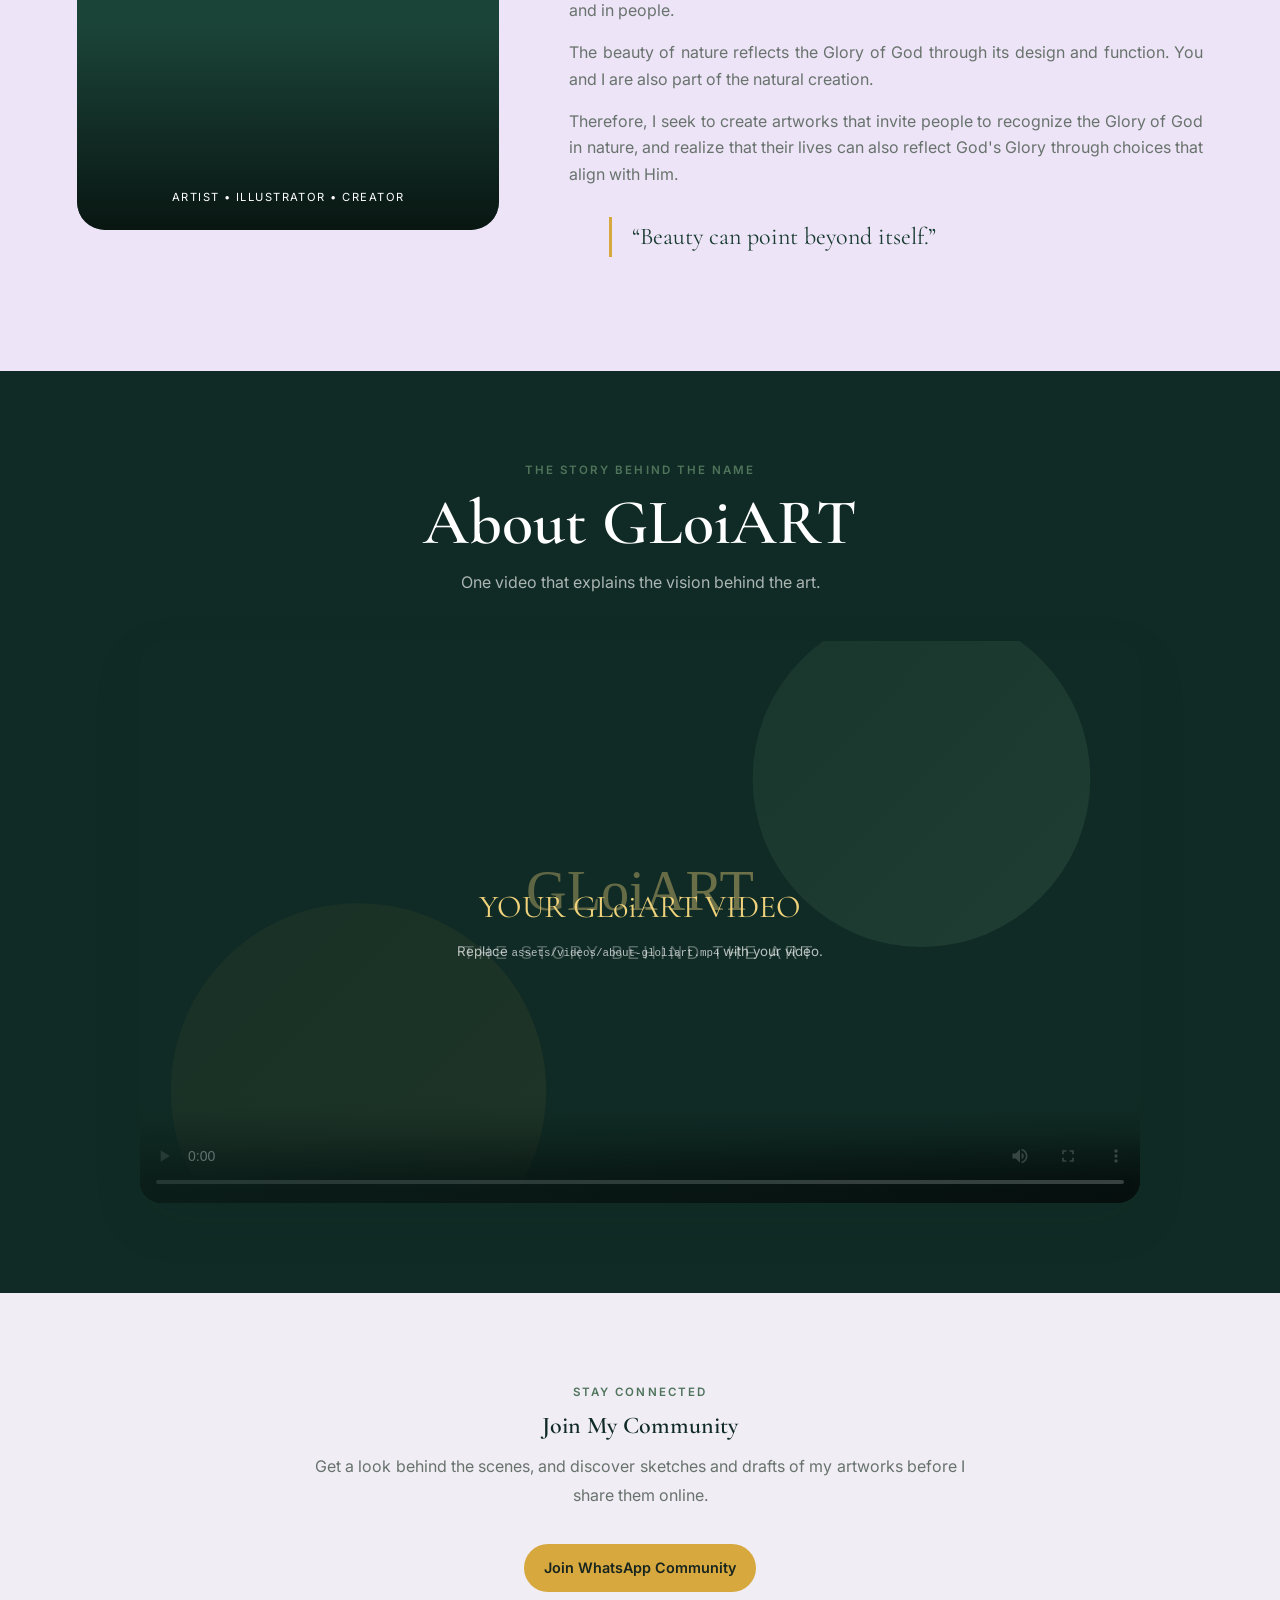
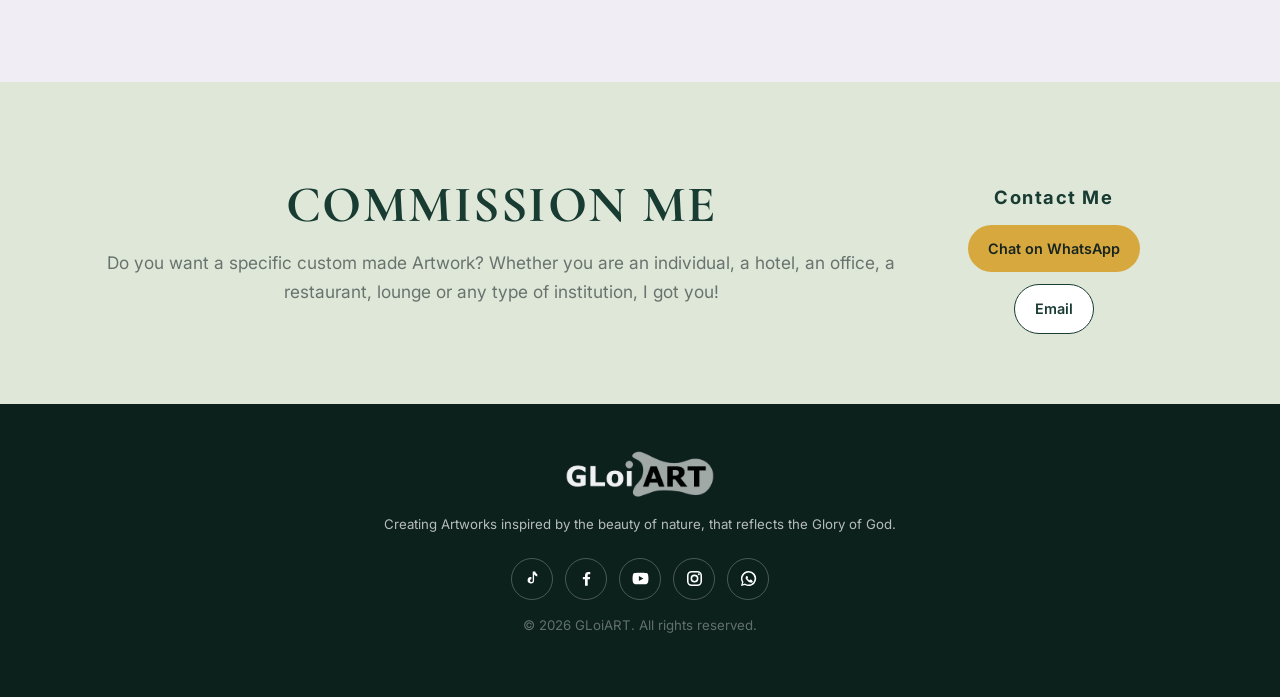
==== commit 65d48ca9: "Add files via upload" ====
--- a/index.html
+++ b/index.html
@@ -57,7 +57,7 @@
 
     <section id="about-artist" class="section about-artist">
       <div class="artist-visual">
-        <div class="artist-monogram">MK</div>
+        <img class="artist-photo" src="assets/artist-photo.jpg" alt="Manesong Kenyem Tchoumen painting in his studio">
         <p data-i18n="artistRole">Artist • Illustrator • Creator</p>
       </div>
       <div class="about-copy">
--- a/styles.css
+++ b/styles.css
@@ -176,10 +176,10 @@
 .print-box p { margin:4px 0 0; font-size:.83rem; color:var(--muted); }
 
 .about-artist { display:grid; grid-template-columns:.8fr 1.2fr; gap:70px; align-items:center; background:var(--paper); }
-.artist-visual { min-height:460px; border-radius:28px; background:radial-gradient(circle at 70% 20%,#a9bf9f 0 8%,transparent 9%), linear-gradient(145deg,#1b4438,#5d765a); display:flex; flex-direction:column; justify-content:center; align-items:center; color:#fff; overflow:hidden; position:relative; }
-.artist-visual:before { content:""; position:absolute; width:300px; height:300px; border:1px solid rgba(255,255,255,.2); border-radius:50%; box-shadow:0 0 0 45px rgba(255,255,255,.04),0 0 0 90px rgba(255,255,255,.025); }
-.artist-monogram { font-family:"Cormorant Garamond",serif; font-size:8rem; line-height:1; z-index:1; color:var(--gold-light); }
-.artist-visual p { z-index:1; letter-spacing:.13em; text-transform:uppercase; font-size:.7rem; }
+.artist-visual { min-height:460px; border-radius:28px; background:#1b4438; display:flex; flex-direction:column; justify-content:flex-end; align-items:center; color:#fff; overflow:hidden; position:relative; }
+.artist-visual:before { content:""; position:absolute; inset:0; background:linear-gradient(to bottom,rgba(0,0,0,0) 55%,rgba(0,0,0,.68) 100%); z-index:1; pointer-events:none; }
+.artist-photo { position:absolute; inset:0; width:100%; height:100%; object-fit:cover; object-position:center 22%; }
+.artist-visual p { position:relative; z-index:2; margin:0 0 24px; letter-spacing:.13em; text-transform:uppercase; font-size:.7rem; text-align:center; }
 .about-copy h2 { font-size:clamp(2.7rem,5vw,4.5rem); color:var(--forest); margin-bottom:25px; }
 .about-copy p { color:var(--muted); max-width:700px; }
 .about-copy blockquote { border-left:3px solid var(--gold); padding-left:20px; font-family:"Cormorant Garamond",serif; font-size:1.5rem; color:var(--forest); margin-top:30px; }
@@ -478,3 +478,19 @@
 @media (prefers-reduced-motion: reduce) {
   .community-button { animation: none; }
 }
+
+/* Requested text justification — preserve each section's original positioning */
+.section-note {
+  text-align: justify;
+  text-align-last: left;
+}
+
+.about-copy > p:not(.eyebrow) {
+  text-align: justify;
+  text-align-last: left;
+}
+
+.join-community-copy > p:not(.eyebrow) {
+  text-align: justify;
+  text-align-last: center;
+}
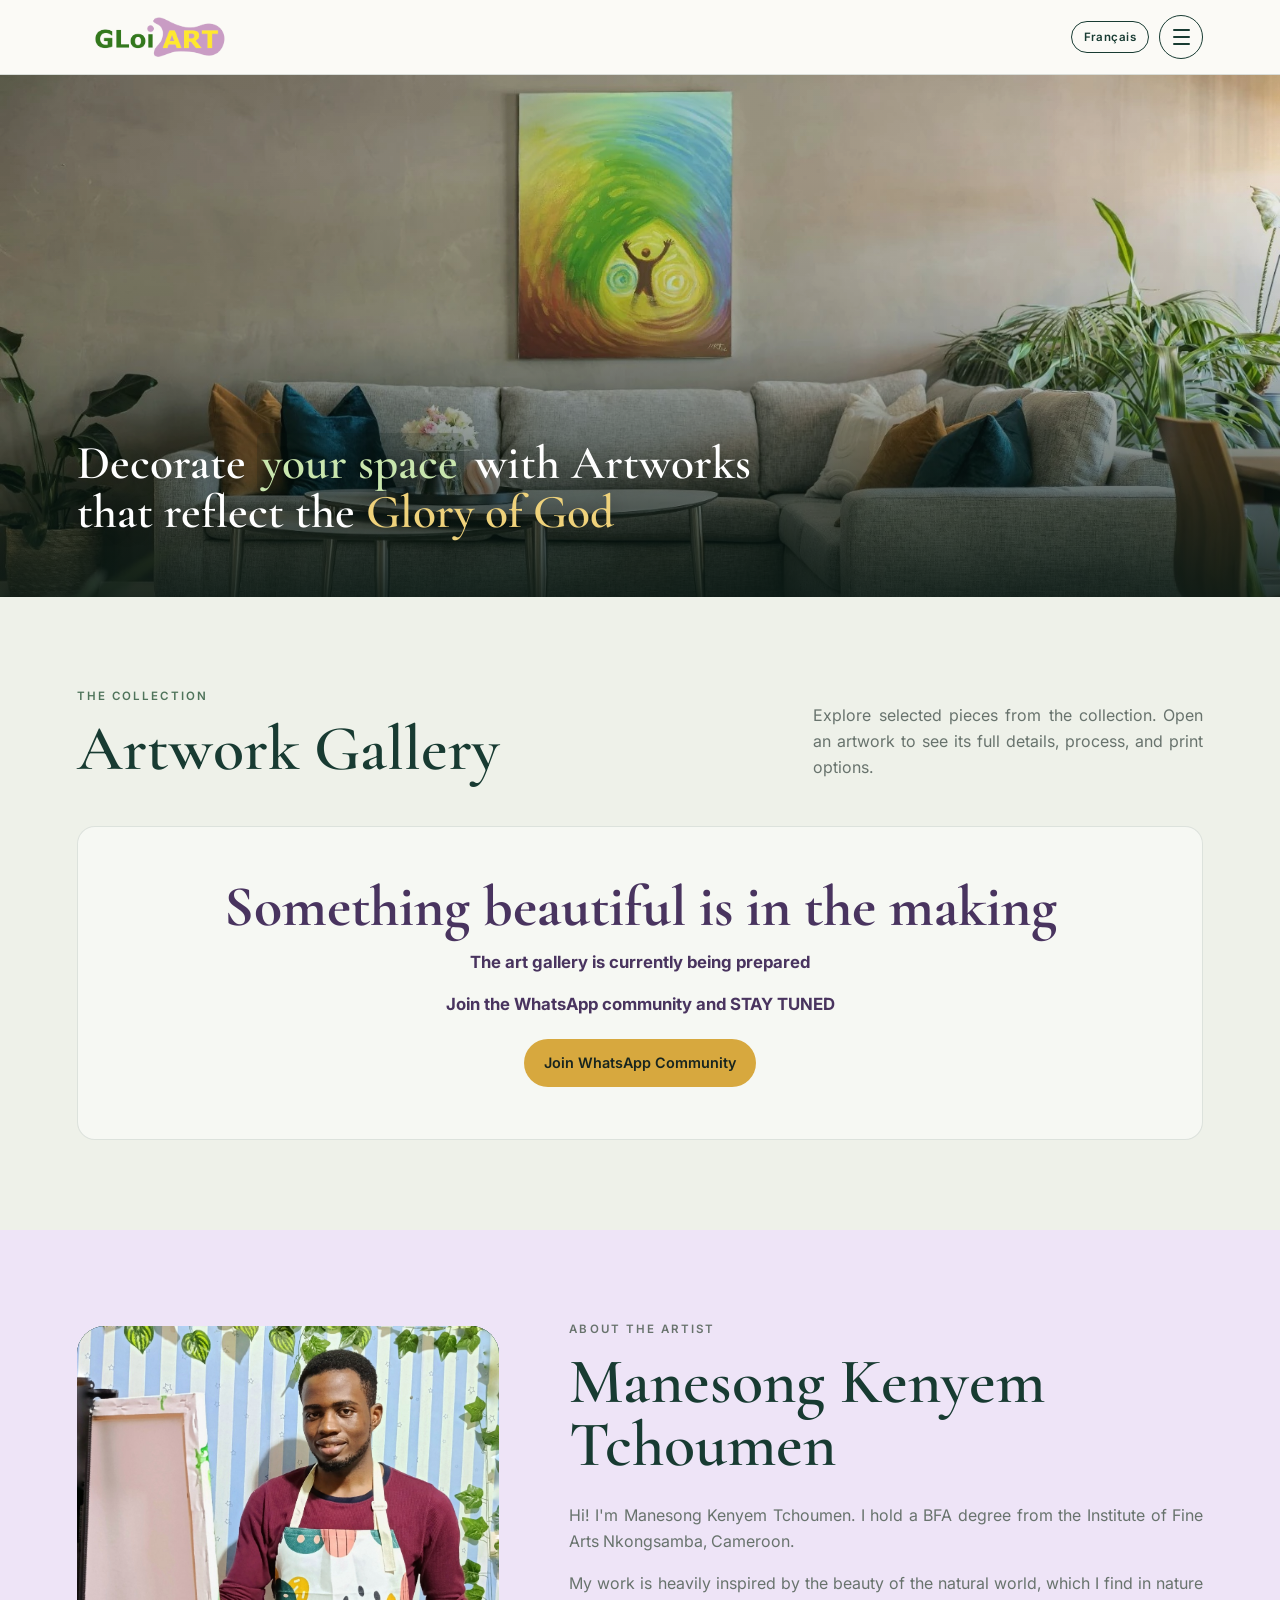
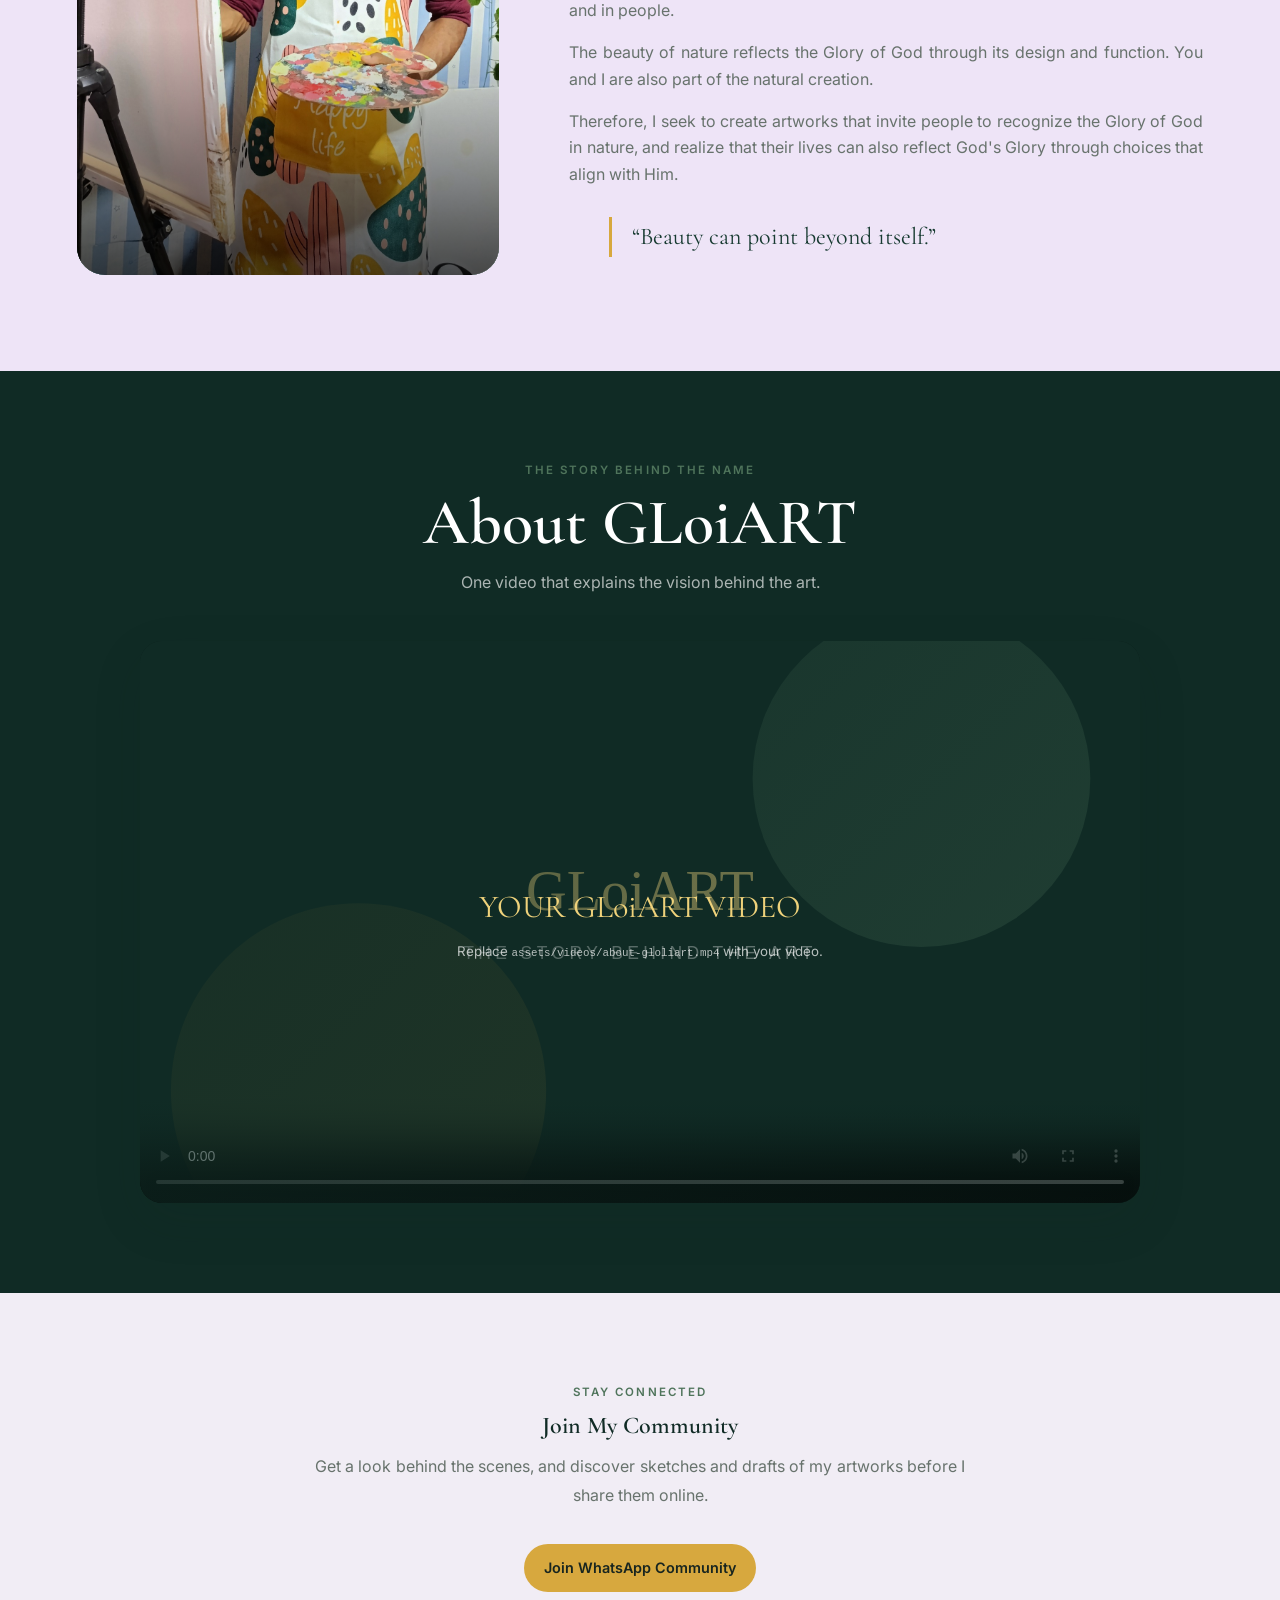
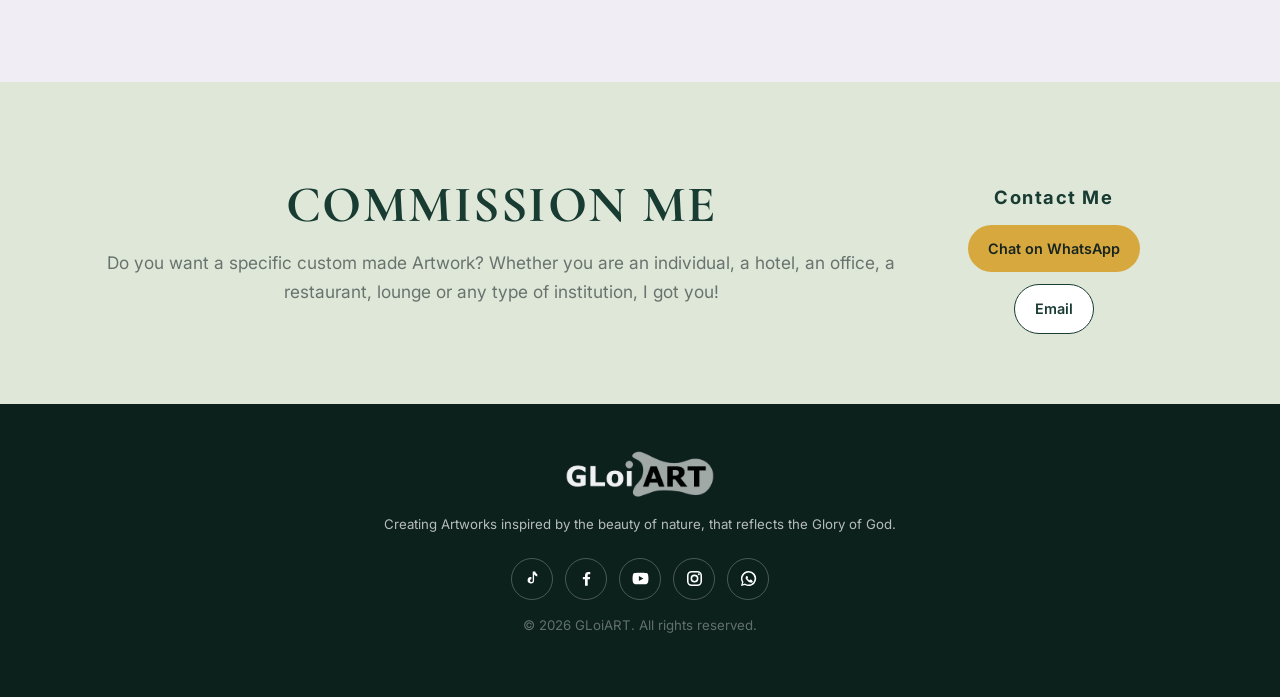
==== commit 1fe4b44b: "Add files via upload" ====
--- a/index.html
+++ b/index.html
@@ -58,7 +58,6 @@
     <section id="about-artist" class="section about-artist">
       <div class="artist-visual">
         <img class="artist-photo" src="assets/artist-photo.jpg" alt="Manesong Kenyem Tchoumen painting in his studio">
-        <p data-i18n="artistRole">Artist • Illustrator • Creator</p>
       </div>
       <div class="about-copy">
         <p class="eyebrow" data-i18n="aboutArtist">About the Artist</p>
--- a/styles.css
+++ b/styles.css
@@ -176,9 +176,9 @@
 .print-box p { margin:4px 0 0; font-size:.83rem; color:var(--muted); }
 
 .about-artist { display:grid; grid-template-columns:.8fr 1.2fr; gap:70px; align-items:center; background:var(--paper); }
-.artist-visual { min-height:460px; border-radius:28px; background:#1b4438; display:flex; flex-direction:column; justify-content:flex-end; align-items:center; color:#fff; overflow:hidden; position:relative; }
+.artist-visual { aspect-ratio:1181/1536; min-height:0; border-radius:28px; background:#1b4438; display:flex; flex-direction:column; justify-content:flex-end; align-items:center; color:#fff; overflow:hidden; position:relative; }
 .artist-visual:before { content:""; position:absolute; inset:0; background:linear-gradient(to bottom,rgba(0,0,0,0) 55%,rgba(0,0,0,.68) 100%); z-index:1; pointer-events:none; }
-.artist-photo { position:absolute; inset:0; width:100%; height:100%; object-fit:cover; object-position:center 22%; }
+.artist-photo { position:absolute; inset:0; width:100%; height:100%; object-fit:contain; object-position:center top; background:#1b4438; }
 .artist-visual p { position:relative; z-index:2; margin:0 0 24px; letter-spacing:.13em; text-transform:uppercase; font-size:.7rem; text-align:center; }
 .about-copy h2 { font-size:clamp(2.7rem,5vw,4.5rem); color:var(--forest); margin-bottom:25px; }
 .about-copy p { color:var(--muted); max-width:700px; }
@@ -261,7 +261,7 @@
   .section-heading { display:block; margin-bottom:30px; }
   .section-note { margin-top:15px; font-size:.85rem; }
   .about-artist { grid-template-columns:1fr; gap:35px; }
-  .artist-visual { min-height:330px; }
+  .artist-visual { min-height:0; }
   .cta { display:block; }
   .cta .button { margin-top:20px; }
 }
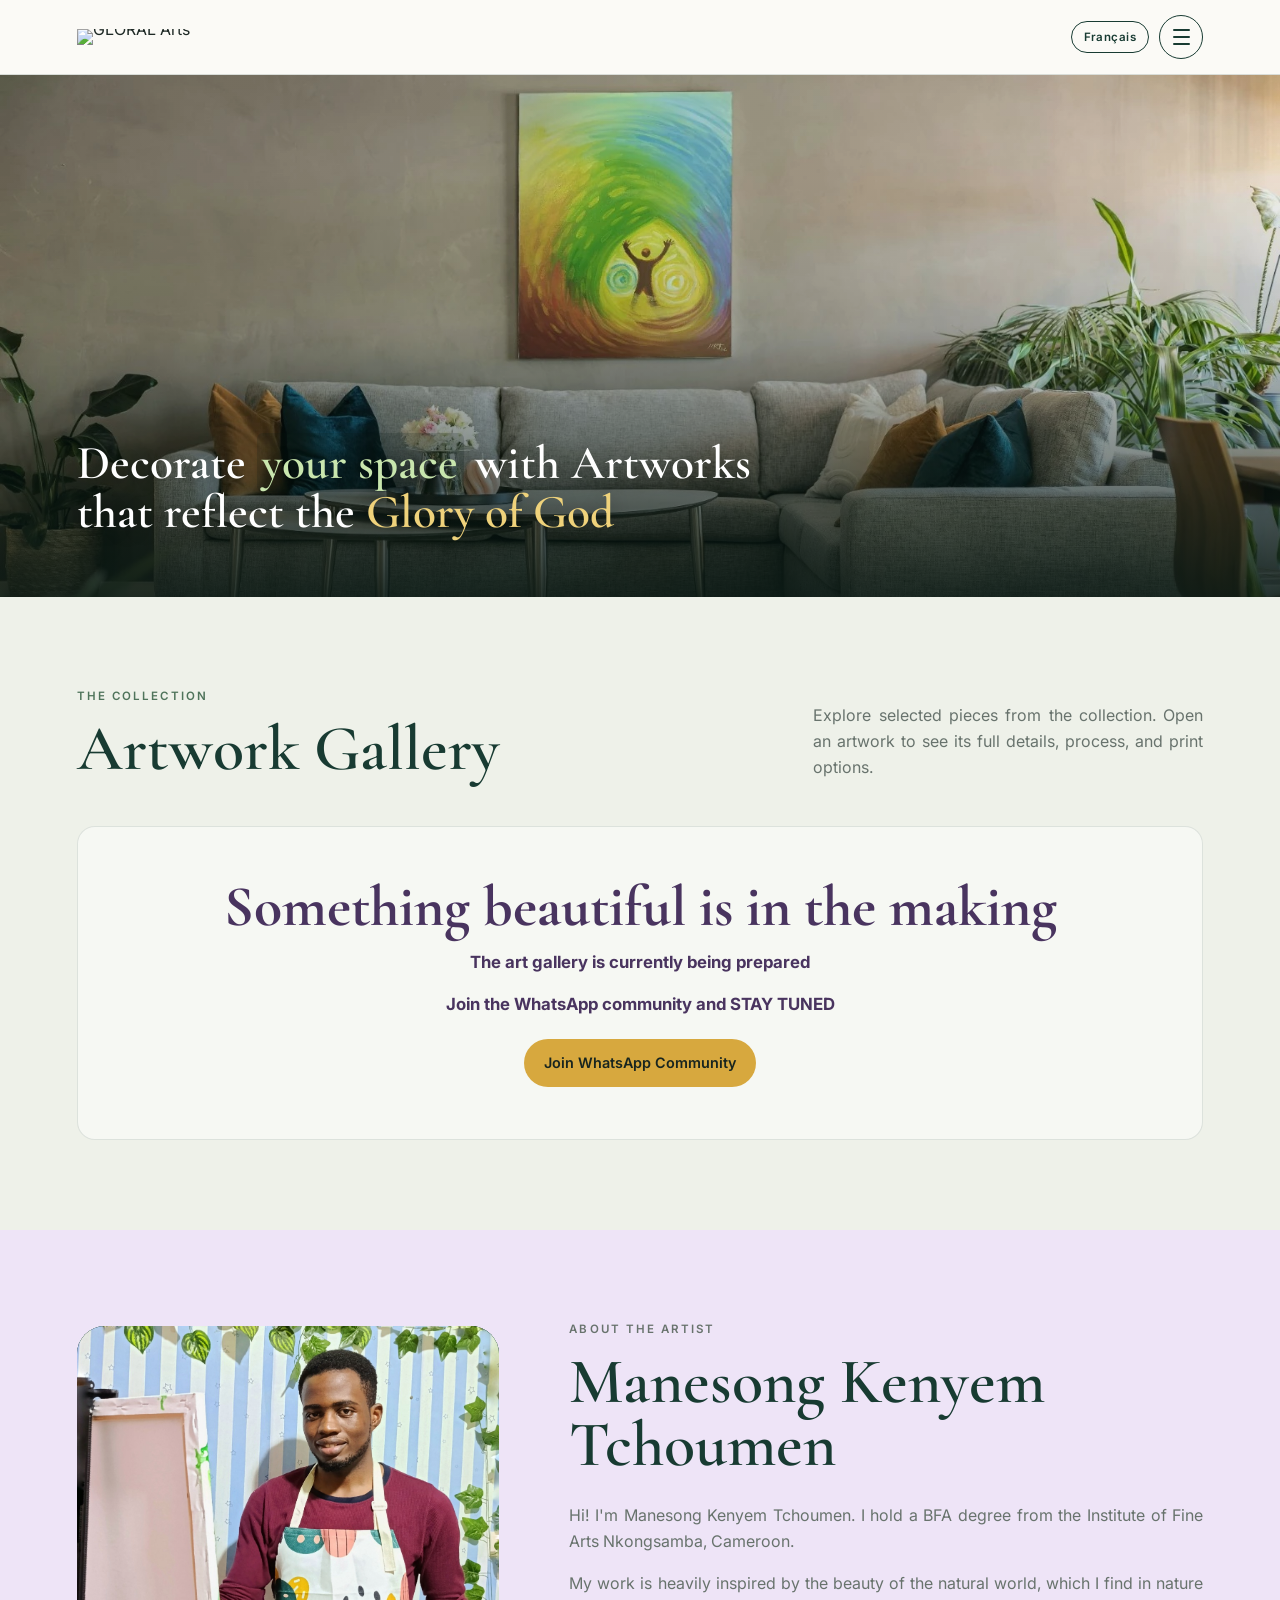
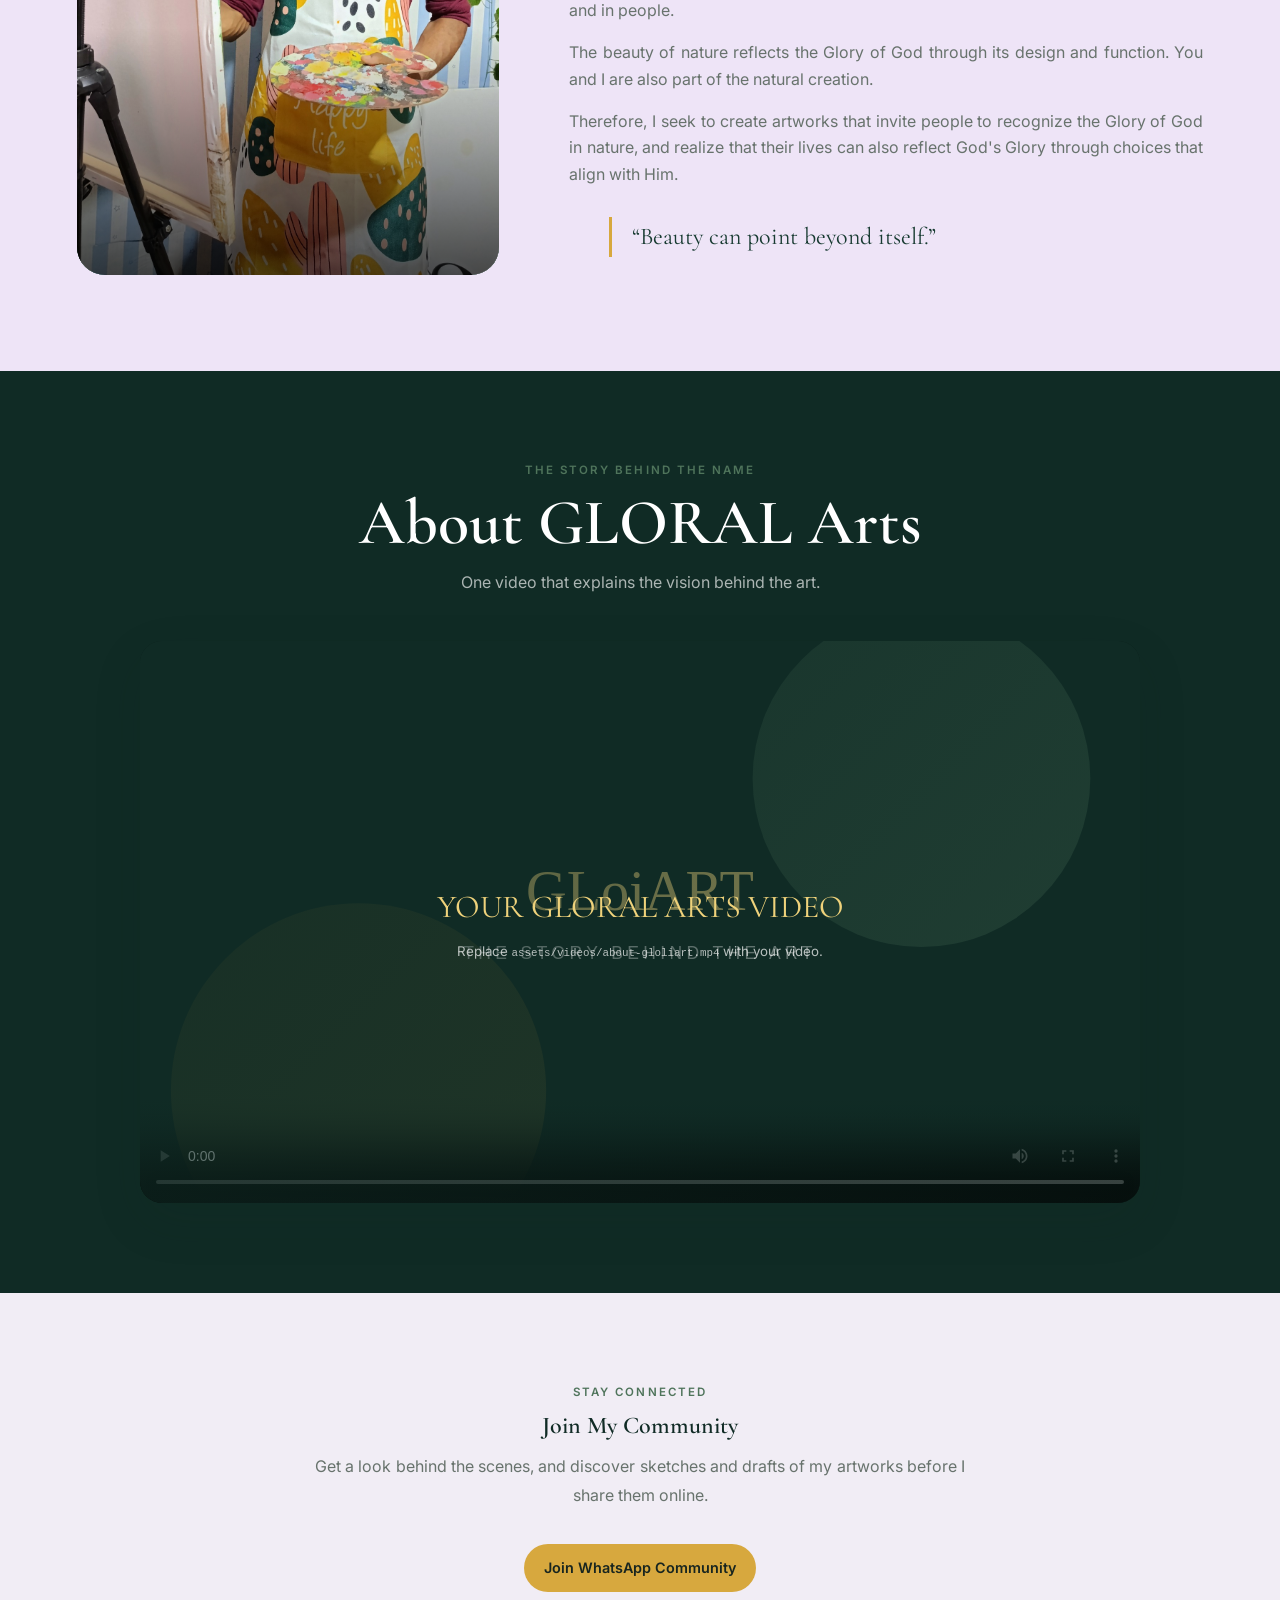
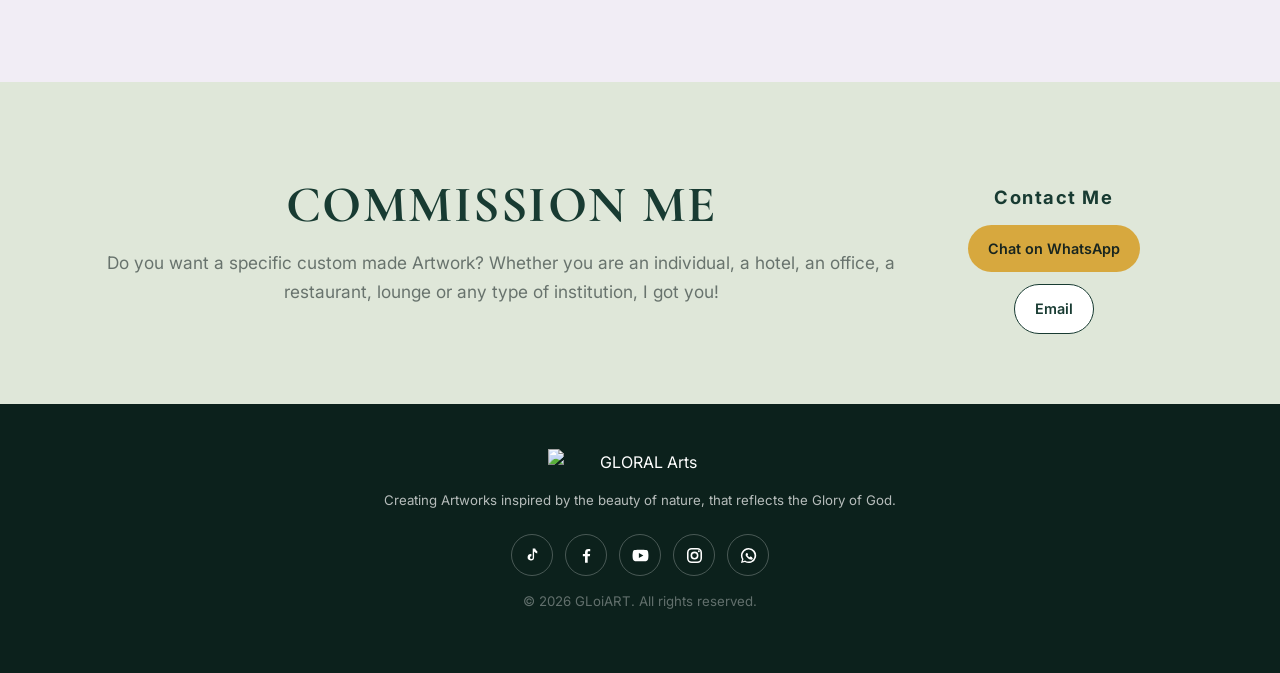
==== commit d6cc6e1a: "Add files via upload" ====
--- a/index.html
+++ b/index.html
@@ -28,7 +28,7 @@
 </head>
 <body>
   <header class="site-header">
-    <a class="brand" href="index.html" data-i18n-aria="home"><img class="brand-logo brand-logo-full" src="assets/logo-full.png" alt="GLoiART"></a>
+    <a class="brand" href="index.html" data-i18n-aria="home"><img class="brand-logo brand-logo-full" src="assets/logo-gloral.png" alt="GLORAL Arts"></a>
     <button class="language-toggle" id="languageToggle" type="button">Français</button>
     <button class="menu-toggle" id="menuToggle" data-i18n-aria="openMenu" aria-label="Open navigation menu" aria-expanded="false" aria-controls="mainNav">
       <span></span><span></span><span></span>
@@ -114,7 +114,7 @@
 
   <footer>
     <div class="footer-brand">
-      <img class="footer-logo-full" src="assets/logo-footer-bw.png" alt="GLoiART">
+      <img class="footer-logo-full" src="assets/logo-gloral-white.png" alt="GLORAL Arts">
     </div>
     <p data-i18n="footerBio">Creating Artworks inspired by the beauty of nature, that reflects the Glory of God.</p>
     <div class="social-links" aria-label="Social media links">
